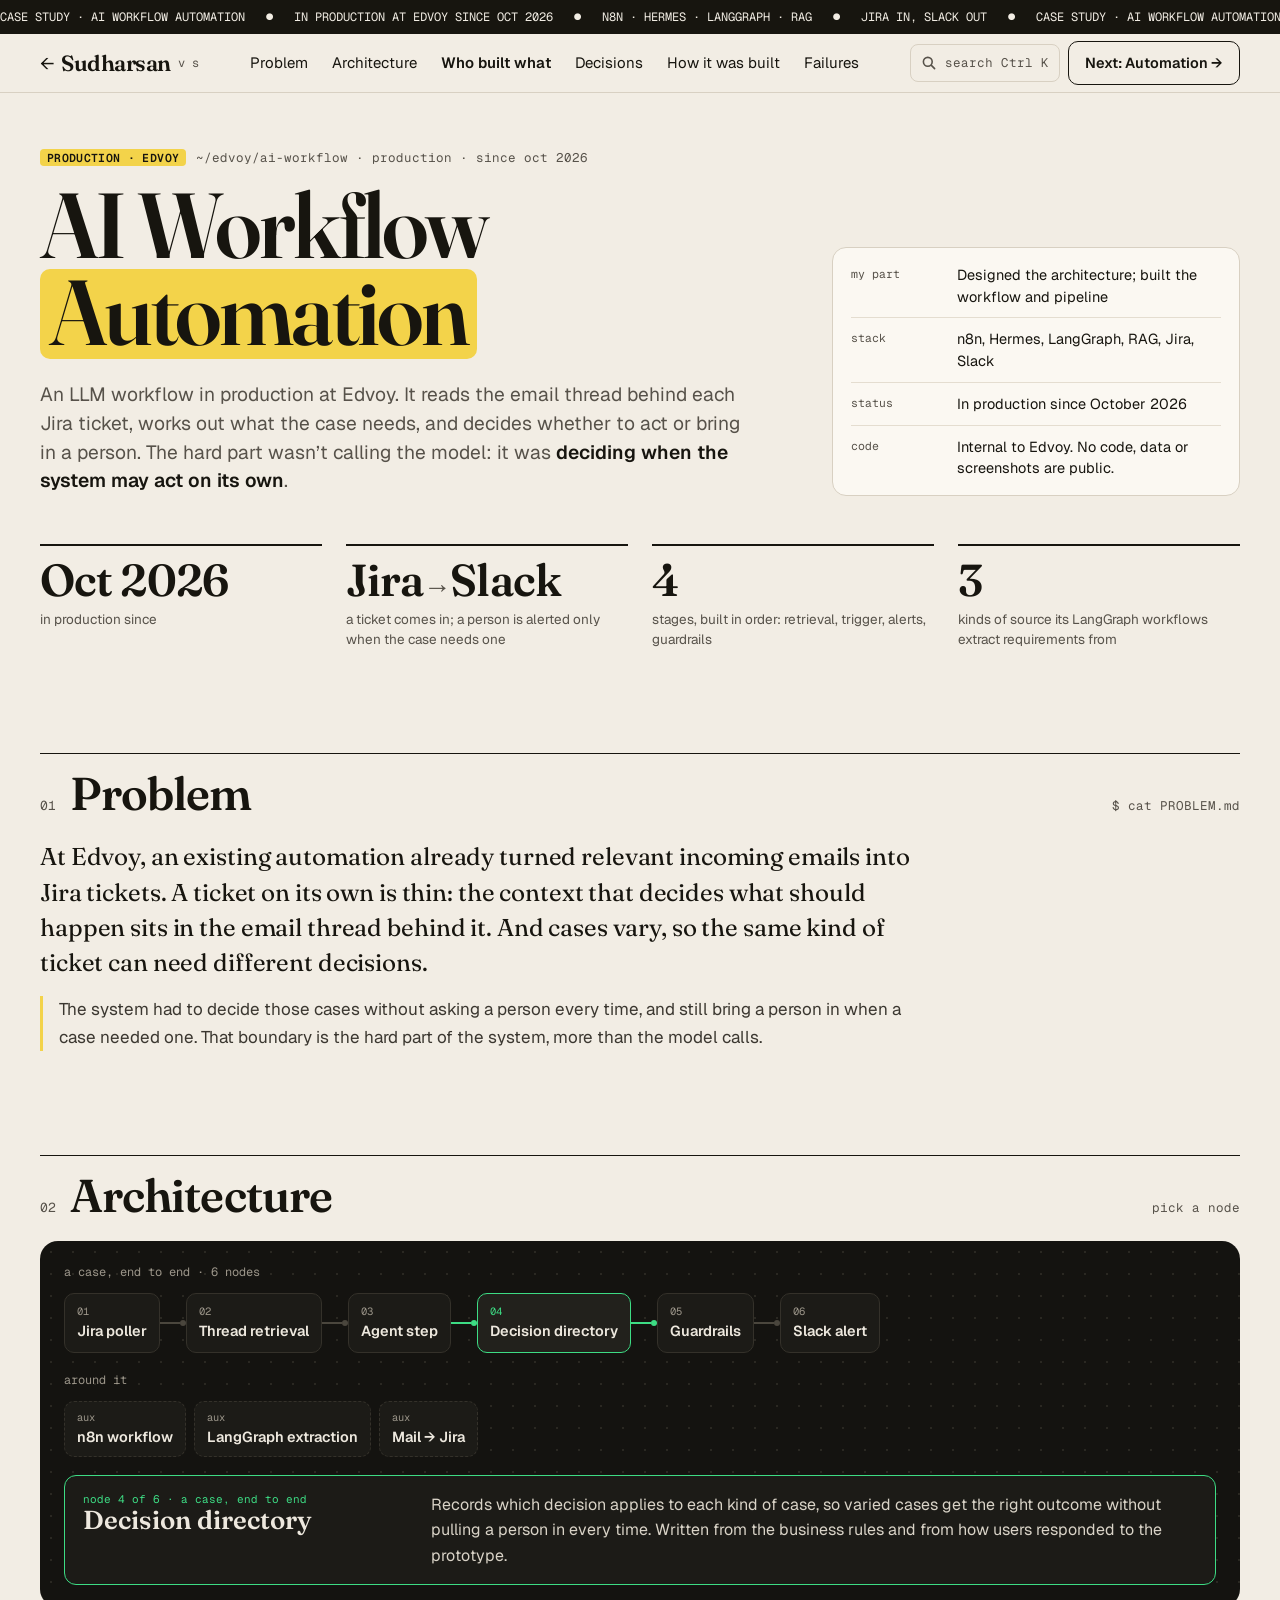
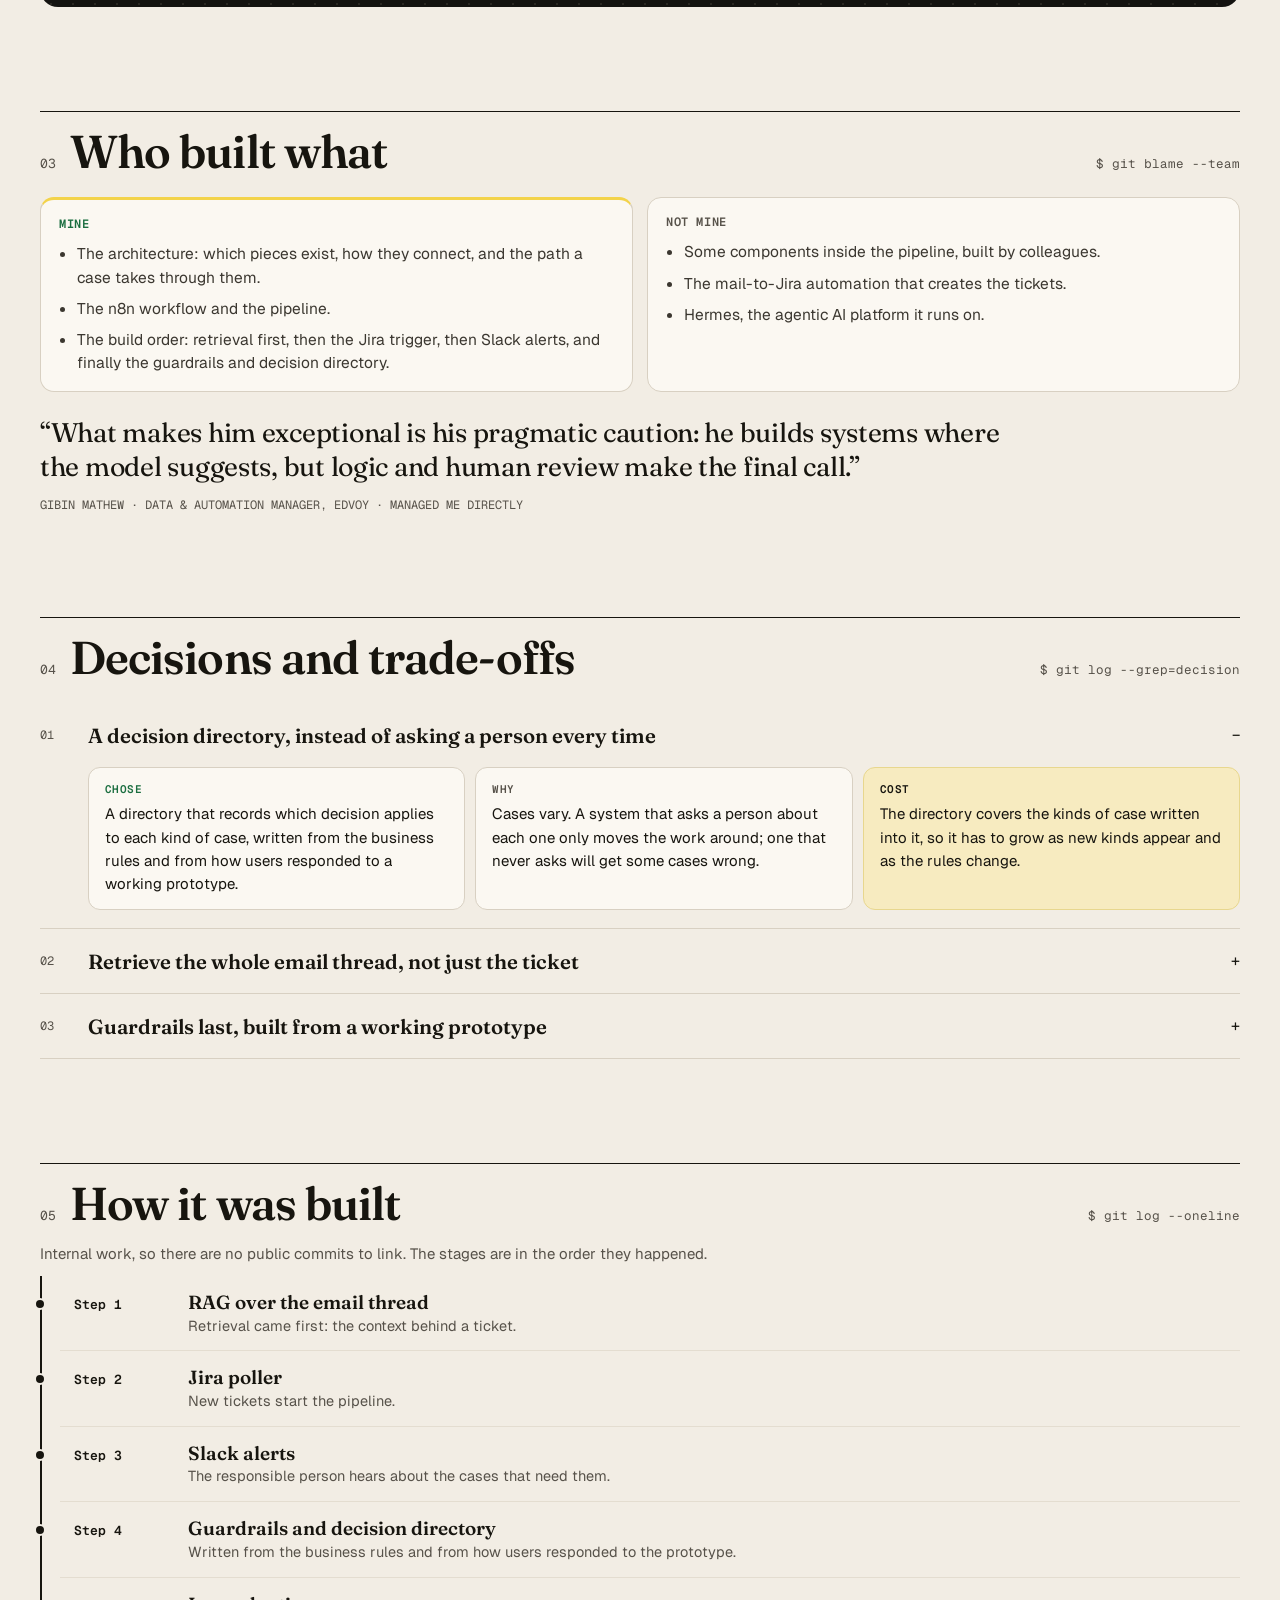
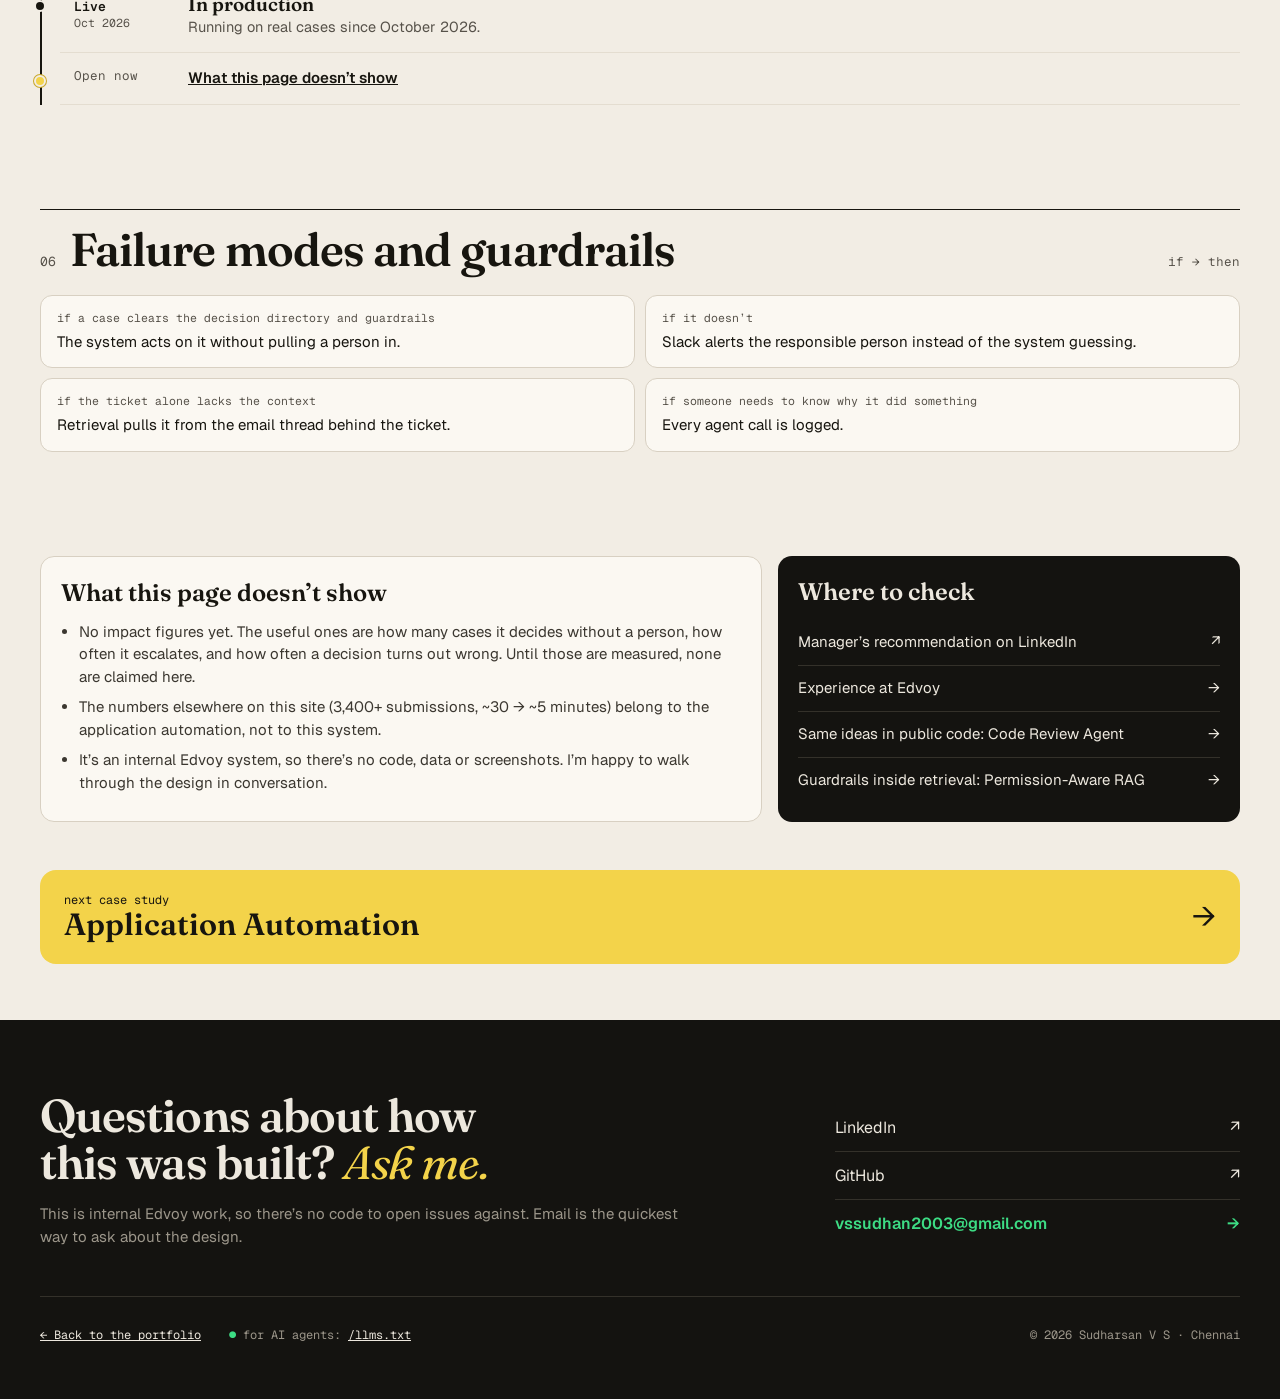
==== ai-workflow.html @ ce81866b "Showcase the production work at Edvoy A new "In production at Edvoy" section sits right after the pi" ====
<!doctype html>
<html lang="en">
<head>
<meta charset="utf-8">
<meta name="viewport" content="width=device-width, initial-scale=1, viewport-fit=cover">
<title>AI Workflow Automation · Sudharsan V S</title>
<meta name="description" content="An LLM workflow in production at Edvoy since October 2026: RAG over email threads, a decision directory and guardrails that decide when it acts and when a person is alerted. n8n, Hermes and LangGraph.">
<meta property="og:title" content="AI Workflow Automation · Sudharsan V S">
<meta property="og:description" content="An LLM workflow in production at Edvoy since October 2026: RAG over email threads, a decision directory and guardrails that decide when it acts and when a person is alerted. n8n, Hermes and LangGraph.">
<meta property="og:type" content="article">
<meta property="og:url" content="https://sudharsan2816.github.io/ai-workflow.html">
<meta property="og:image" content="https://sudharsan2816.github.io/og/ai-workflow.png">
<meta property="og:image:width" content="1200">
<meta property="og:image:height" content="630">
<meta property="og:image:alt" content="AI Workflow Automation case study">
<meta name="twitter:card" content="summary_large_image">
<meta name="theme-color" content="#F2EDE4">
<link rel="canonical" href="https://sudharsan2816.github.io/ai-workflow.html">
<link rel="preconnect" href="https://fonts.googleapis.com">
<link rel="preconnect" href="https://fonts.gstatic.com" crossorigin>
<link rel="stylesheet" href="https://fonts.googleapis.com/css2?family=Fraunces:ital,opsz,wght@0,9..144,300..800;1,9..144,300..800&family=Geist:wght@400..700&family=Geist+Mono:wght@400..600&display=swap">
<link rel="stylesheet" href="pw.css">
<link rel="stylesheet" href="cmdk.css">
<script>document.documentElement.classList.add('js');</script>
</head>
<body id="top">
<a class="skip" href="#main">Skip to content</a>

<div class="ticker" aria-hidden="true">
  <div class="ticker-track" aria-hidden="true"><span>CASE STUDY · AI WORKFLOW AUTOMATION   ●   IN PRODUCTION AT EDVOY SINCE OCT 2026   ●   N8N · HERMES · LANGGRAPH · RAG   ●   JIRA IN, SLACK OUT   ●   </span><span>CASE STUDY · AI WORKFLOW AUTOMATION   ●   IN PRODUCTION AT EDVOY SINCE OCT 2026   ●   N8N · HERMES · LANGGRAPH · RAG   ●   JIRA IN, SLACK OUT   ●   </span><span>CASE STUDY · AI WORKFLOW AUTOMATION   ●   IN PRODUCTION AT EDVOY SINCE OCT 2026   ●   N8N · HERMES · LANGGRAPH · RAG   ●   JIRA IN, SLACK OUT   ●   </span><span>CASE STUDY · AI WORKFLOW AUTOMATION   ●   IN PRODUCTION AT EDVOY SINCE OCT 2026   ●   N8N · HERMES · LANGGRAPH · RAG   ●   JIRA IN, SLACK OUT   ●   </span></div>
</div>

<header class="top">
  <div class="wrap">
    <a class="brand" href="./"><span class="back" aria-hidden="true">←</span><b>Sudharsan</b><small>v s</small><span class="sr-only">, back to the portfolio</span></a>
    <nav class="nav case-nav only-wide" aria-label="On this page">
      <a href="#problem">Problem</a><a href="#architecture">Architecture</a><a class="strong" href="#own">Who built what</a><a href="#decisions">Decisions</a><a href="#roadmap">How it was built</a><a href="#failures">Failures</a>
    </nav>
    <div class="acts">
      <button class="search" type="button" data-cmdk-open aria-label="Search the site"><svg viewBox="0 0 20 20" aria-hidden="true"><circle cx="8.5" cy="8.5" r="5.5"/><path d="M13 13l4 4"/></svg><span class="search-l">search</span><kbd>Ctrl K</kbd></button>
      <a class="pill-btn o only-wide" href="app-automation.html">Next: Automation →</a>
    </div>
  </div>
</header>

<main id="main" class="wrap">

<section class="c-hero" aria-labelledby="h1">
  <div class="c-hero-main">
    <p class="c-kick"><span class="prod-tag">PRODUCTION · EDVOY</span>~/edvoy/ai-workflow · production · since oct 2026</p>
    <h1 id="h1">AI Workflow <span class="mk">Automation</span></h1>
    <p class="c-lede">An LLM workflow in production at Edvoy. It reads the email thread behind each Jira ticket, works out what the case needs, and decides whether to act or bring in a person. The hard part wasn’t calling the model: it was <em>deciding when the system may act on its own</em>.</p>
  </div>
  <dl class="spec">
    <div><dt>my part</dt><dd>Designed the architecture; built the workflow and pipeline</dd></div>
    <div><dt>stack</dt><dd>n8n, Hermes, LangGraph, RAG, Jira, Slack</dd></div>
    <div><dt>status</dt><dd>In production since October 2026</dd></div>
    <div><dt>code</dt><dd>Internal to Edvoy. No code, data or screenshots are public.</dd></div>
  </dl>
</section>

<div class="facts" role="list" aria-label="Headline numbers">
  <div class="fact" role="listitem"><p class="n">Oct 2026</p><p>in production since</p></div>
  <div class="fact" role="listitem"><p class="n">Jira<span class="r">→</span>Slack</p><p>a ticket comes in; a person is alerted only when the case needs one</p></div>
  <div class="fact" role="listitem"><p class="n">4</p><p>stages, built in order: retrieval, trigger, alerts, guardrails</p></div>
  <div class="fact" role="listitem"><p class="n">3</p><p>kinds of source its LangGraph workflows extract requirements from</p></div>
</div>

<section id="problem" class="sec" aria-labelledby="h-problem">
  <div class="sh"><span class="sh-n">01</span><h2 id="h-problem">Problem</h2><span class="sh-cmd">$ cat PROBLEM.md</span></div>
  <div class="prob">
    <p>At Edvoy, an existing automation already turned relevant incoming emails into Jira tickets. A ticket on its own is thin: the context that decides what should happen sits in the email thread behind it. And cases vary, so the same kind of ticket can need different decisions.</p>
    <p>The system had to decide those cases without asking a person every time, and still bring a person in when a case needed one. That boundary is the hard part of the system, more than the model calls.</p>
  </div>
</section>

<section id="architecture" class="sec" aria-labelledby="h-arch">
  <div class="sh"><span class="sh-n">02</span><h2 id="h-arch">Architecture</h2><span class="sh-cmd">pick a node</span></div>
  <div class="board arch" data-arch data-start="3">
    <p class="k">a case, end to end · 6 nodes</p>
    <div class="arch-path js-only" role="group" aria-label="A case, end to end"><button class="anode" type="button" aria-pressed="false"><span>01</span><b>Jira poller</b></button><span class="awire" aria-hidden="true"></span><button class="anode" type="button" aria-pressed="false"><span>02</span><b>Thread retrieval</b></button><span class="awire" aria-hidden="true"></span><button class="anode" type="button" aria-pressed="false"><span>03</span><b>Agent step</b></button><span class="awire" aria-hidden="true"></span><button class="anode" type="button" aria-pressed="false"><span>04</span><b>Decision directory</b></button><span class="awire" aria-hidden="true"></span><button class="anode" type="button" aria-pressed="false"><span>05</span><b>Guardrails</b></button><span class="awire" aria-hidden="true"></span><button class="anode" type="button" aria-pressed="false"><span>06</span><b>Slack alert</b></button></div>
    <p class="k side js-only">around it</p>
    <div class="arch-side js-only" role="group" aria-label="Supporting parts"><button class="anode" type="button" aria-pressed="false"><span>aux</span><b>n8n workflow</b></button><button class="anode" type="button" aria-pressed="false"><span>aux</span><b>LangGraph extraction</b></button><button class="anode" type="button" aria-pressed="false"><span>aux</span><b>Mail → Jira</b></button></div>
    <div class="arch-d js-only" aria-live="polite"><p class="a"></p><p class="b"></p></div>
    <dl class="arch-all no-js">
      <div data-step="node 1 of 6 · a case, end to end"><dt>Jira poller</dt><dd>Picks up new tickets and starts the pipeline. The tickets come from an existing mail-to-Jira automation that I didn’t build.</dd></div>
      <div data-step="node 2 of 6 · a case, end to end"><dt>Thread retrieval</dt><dd>RAG over the email thread behind the ticket, so a decision rests on the whole conversation, not just the latest message.</dd></div>
      <div data-step="node 3 of 6 · a case, end to end"><dt>Agent step</dt><dd>Runs on Hermes, an agentic AI platform. The model works out what the case needs and suggests what should happen; it doesn’t get the final say.</dd></div>
      <div data-step="node 4 of 6 · a case, end to end"><dt>Decision directory</dt><dd>Records which decision applies to each kind of case, so varied cases get the right outcome without pulling a person in every time. Written from the business rules and from how users responded to the prototype.</dd></div>
      <div data-step="node 5 of 6 · a case, end to end"><dt>Guardrails</dt><dd>Together with the decision directory, they decide the outcome: the system acts, or the case goes to a person.</dd></div>
      <div data-step="node 6 of 6 · a case, end to end"><dt>Slack alert</dt><dd>Alerts the person responsible, so people are pulled in only when a case needs them.</dd></div>
      <div data-step="supporting part"><dt>n8n workflow</dt><dd>Orchestrates the steps above. The workflow and its pipeline are mine.</dd></div>
      <div data-step="supporting part"><dt>LangGraph extraction</dt><dd>LangGraph workflows in the same system extract requirements from university emails, documents and web pages.</dd></div>
      <div data-step="supporting part"><dt>Mail → Jira</dt><dd>The automation that creates tickets from incoming mail. It was already in place, and isn’t mine.</dd></div>
    </dl>
  </div>
</section>

<section id="own" class="sec" aria-labelledby="h-own">
  <div class="sh"><span class="sh-n">03</span><h2 id="h-own">Who built what</h2><span class="sh-cmd">$ git blame --team</span></div>
  <div class="own">
    <div class="own-c mine"><h3>Mine</h3><ul><li>The architecture: which pieces exist, how they connect, and the path a case takes through them.</li><li>The n8n workflow and the pipeline.</li><li>The build order: retrieval first, then the Jira trigger, then Slack alerts, and finally the guardrails and decision directory.</li></ul></div>
    <div class="own-c"><h3>Not mine</h3><ul><li>Some components inside the pipeline, built by colleagues.</li><li>The mail-to-Jira automation that creates the tickets.</li><li>Hermes, the agentic AI platform it runs on.</li></ul></div>
    <figure class="own-q"><blockquote>“What makes him exceptional is his pragmatic caution: he builds systems where the model suggests, but logic and human review make the final call.”</blockquote><figcaption>GIBIN MATHEW · DATA &amp; AUTOMATION MANAGER, EDVOY · MANAGED ME DIRECTLY</figcaption></figure>
  </div>
</section>

<section id="decisions" class="sec" aria-labelledby="h-dec">
  <div class="sh"><span class="sh-n">04</span><h2 id="h-dec">Decisions and trade-offs</h2><span class="sh-cmd">$ git log --grep=decision</span></div>
  <details class="dec" name="dec" open>
    <summary><span class="dec-n">01</span><h3 class="dec-t">A decision directory, instead of asking a person every time</h3><span class="sign" aria-hidden="true"></span></summary>
    <div class="dec-g"><div><span class="lbl chose">Chose</span>A directory that records which decision applies to each kind of case, written from the business rules and from how users responded to a working prototype.</div><div><span class="lbl">Why</span>Cases vary. A system that asks a person about each one only moves the work around; one that never asks will get some cases wrong.</div><div class="trade"><span class="lbl">Cost</span>The directory covers the kinds of case written into it, so it has to grow as new kinds appear and as the rules change.</div></div>
  </details>
  <details class="dec" name="dec">
    <summary><span class="dec-n">02</span><h3 class="dec-t">Retrieve the whole email thread, not just the ticket</h3><span class="sign" aria-hidden="true"></span></summary>
    <div class="dec-g"><div><span class="lbl chose">Chose</span>RAG over the email thread behind each ticket before anything is decided.</div><div><span class="lbl">Why</span>The ticket is created from a single email; the context that decides the case can sit earlier in the thread.</div><div class="trade"><span class="lbl">Cost</span>Every case pays for a retrieval step before a decision.</div></div>
  </details>
  <details class="dec" name="dec">
    <summary><span class="dec-n">03</span><h3 class="dec-t">Guardrails last, built from a working prototype</h3><span class="sign" aria-hidden="true"></span></summary>
    <div class="dec-g"><div><span class="lbl chose">Chose</span>Retrieval, then the Jira trigger, then Slack alerts, then the guardrails and decision directory.</div><div><span class="lbl">Why</span>The guardrails were written from how users responded to the prototype, so the prototype had to exist first.</div><div class="trade"><span class="lbl">Cost</span>The system went live only once that last step was in.</div></div>
  </details>
</section>

<section id="roadmap" class="sec" aria-labelledby="h-road">
  <div class="sh"><span class="sh-n">05</span><h2 id="h-road">How it was built</h2><span class="sh-cmd">$ git log --oneline</span></div>
  <p class="road-intro">Internal work, so there are no public commits to link. The stages are in the order they happened.</p>
  <ol class="road">
    <li><div class="road-row"><span class="wrap-s"><span class="when"><b>Step 1</b></span><span class="st"><b>RAG over the email thread</b><span>Retrieval came first: the context behind a ticket.</span></span></span></div></li>
    <li><div class="road-row"><span class="wrap-s"><span class="when"><b>Step 2</b></span><span class="st"><b>Jira poller</b><span>New tickets start the pipeline.</span></span></span></div></li>
    <li><div class="road-row"><span class="wrap-s"><span class="when"><b>Step 3</b></span><span class="st"><b>Slack alerts</b><span>The responsible person hears about the cases that need them.</span></span></span></div></li>
    <li><div class="road-row"><span class="wrap-s"><span class="when"><b>Step 4</b></span><span class="st"><b>Guardrails and decision directory</b><span>Written from the business rules and from how users responded to the prototype.</span></span></span></div></li>
    <li><div class="road-row"><span class="wrap-s"><time datetime="2026-10"><b>Live</b><small>Oct 2026</small></time><span class="st"><b>In production</b><span>Running on real cases since October 2026.</span></span></span></div></li>
    <li><div class="now-row"><b>Open now</b><a href="#next">What this page doesn’t show</a></div></li>
  </ol>
</section>

<section id="failures" class="sec" aria-labelledby="h-fail">
  <div class="sh"><span class="sh-n">06</span><h2 id="h-fail">Failure modes and guardrails</h2><span class="sh-cmd">if → then</span></div>
  <div class="fms">
    <div class="fm"><p class="fm-if">if a case clears the decision directory and guardrails</p><p class="fm-then">The system acts on it without pulling a person in.</p></div>
    <div class="fm"><p class="fm-if">if it doesn’t</p><p class="fm-then">Slack alerts the responsible person instead of the system guessing.</p></div>
    <div class="fm"><p class="fm-if">if the ticket alone lacks the context</p><p class="fm-then">Retrieval pulls it from the email thread behind the ticket.</p></div>
    <div class="fm"><p class="fm-if">if someone needs to know why it did something</p><p class="fm-then">Every agent call is logged.</p></div>
  </div>
</section>

<section id="next" class="lim" aria-labelledby="h-next">
  <div class="card lim-l">
    <h2 id="h-next">What this page doesn’t show</h2>
    <ul>
      <li>No impact figures yet. The useful ones are how many cases it decides without a person, how often it escalates, and how often a decision turns out wrong. Until those are measured, none are claimed here.</li>
      <li>The numbers elsewhere on this site (3,400+ submissions, ~30 → ~5 minutes) belong to the application automation, not to this system.</li>
      <li>It’s an internal Edvoy system, so there’s no code, data or screenshots. I’m happy to walk through the design in conversation.</li>
    </ul>
  </div>
  <div id="links" class="evid dark">
    <h2>Where to check</h2>
    <a href="https://www.linkedin.com/in/sudharsan-v-s-a851a3242/details/recommendations/" target="_blank" rel="noopener">Manager’s recommendation on LinkedIn <span aria-hidden="true">↗</span></a>
    <a href="./#experience">Experience at Edvoy <span aria-hidden="true">→</span></a>
    <a href="review.html">Same ideas in public code: Code Review Agent <span aria-hidden="true">→</span></a>
    <a href="rbac.html">Guardrails inside retrieval: Permission-Aware RAG <span aria-hidden="true">→</span></a>
  </div>
</section>

<a class="next-case" href="app-automation.html"><span><span>next case study</span><b>Application Automation</b></span><span aria-hidden="true">→</span></a>

</main>

<footer id="contact" class="foot" aria-labelledby="h-contact">
  <div class="wrap">
    <div class="foot-top">
      <div class="foot-l">
        <h2 id="h-contact">Questions about how this was built? <em>Ask me.</em></h2>
        <p class="foot-p">This is internal Edvoy work, so there’s no code to open issues against. Email is the quickest way to ask about the design.</p>
      </div>
      <div class="foot-links">
        <a href="https://www.linkedin.com/in/sudharsan-v-s-a851a3242" target="_blank" rel="noopener">LinkedIn <span aria-hidden="true">↗</span></a>
        <a href="https://github.com/Sudharsan2816" target="_blank" rel="noopener">GitHub <span aria-hidden="true">↗</span></a>
        <a class="mail" href="mailto:vssudhan2003@gmail.com?subject=About%20AI%20Workflow%20Automation">vssudhan2003@gmail.com <span aria-hidden="true">→</span></a>
      </div>
    </div>
    <p class="foot-bot">
      <a href="./">← Back to the portfolio</a>
      <span><span class="sq-g" aria-hidden="true">●</span> for AI agents: <a href="llms.txt">/llms.txt</a></span>
      <span class="r">© 2026 Sudharsan V S · Chennai</span>
    </p>
  </div>
</footer>

<nav class="dock" aria-label="Case study shortcuts">
  <a class="row" href="./">← Home</a>
  <a class="row" href="#own"><span class="g" aria-hidden="true">●</span>Who built what</a>
  <a class="row y" href="app-automation.html">Next →</a>
</nav>

<script src="pw.js" defer></script>
<script src="cmdk.js" defer></script>
</body>
</html>
---- pw.css ----
/* Paper & Wires: one stylesheet for the homepage and the three case studies.
   Paper and ink for reading, a dark "board" where things are wired together, yellow marker for the one thing to notice.
   Wide layout from 1000px; below that the phone layout (stacked, swipe rows, bottom dock). */

:root {
  --paper: #F2EDE4; --card: #FBF8F2; --ink: #17150F; --graphite: #57524A; --body-ink: #3B3730;
  --rule: #D8D0C2; --rule-soft: #E4DDD0;
  --marker: #F3D34A; --marker-soft: #F7EBC0; --marker-line: #E8D78E; --amber: #8A5A00;
  --board: #141310; --node: #1C1B17; --node-hi: #22211C; --node-bd: #34312A; --wire: #4A463D;
  --signal: #3DDC84; --signal-deep: #1B6E40; --board-text: #EDE8DE; --board-soft: #D9D3C7; --board-muted: #9C968A;
  --serif: "Fraunces", Georgia, "Times New Roman", serif;
  --sans: "Geist", system-ui, -apple-system, "Segoe UI", sans-serif;
  --mono: "Geist Mono", ui-monospace, "SFMono-Regular", Menlo, Consolas, monospace;
  --max: 1320px; --gutter: 40px; --gap: 104px;
  --ease: cubic-bezier(.2, .7, .2, 1);
  color-scheme: light;
}
@media (max-width: 999px) { :root { --gutter: 24px; --gap: 72px; } }
@media (max-width: 639px) { :root { --gutter: 16px; --gap: 56px; } }

*, *::before, *::after { box-sizing: border-box; }
html { -webkit-text-size-adjust: 100%; text-size-adjust: 100%; }
@media (prefers-reduced-motion: no-preference) { html { scroll-behavior: smooth; } }
body {
  margin: 0; background: var(--paper); color: var(--ink);
  font-family: var(--sans); font-size: 16px; line-height: 1.5;
  -webkit-font-smoothing: antialiased; overflow-x: clip;
  font-feature-settings: "calt" 0, "liga" 0;
}
::selection { background: var(--marker); color: var(--ink); }
[hidden] { display: none !important; }
h1, h2, h3, .hero-sub, .rows-t, .notes .t, .lead-q blockquote { text-wrap: balance; }
a { color: inherit; }
img, svg { display: block; }
button { font: inherit; color: inherit; }
:focus-visible { outline: 2px solid var(--ink); outline-offset: 3px; border-radius: 4px; }
.board :focus-visible, .dark :focus-visible, .ticker :focus-visible { outline-color: var(--signal); }
.sr-only { position: absolute; width: 1px; height: 1px; padding: 0; margin: -1px; overflow: hidden; clip: rect(0 0 0 0); white-space: nowrap; border: 0; }
.skip { position: absolute; left: 16px; top: -80px; z-index: 60; background: var(--ink); color: var(--paper); padding: 10px 14px; border-radius: 8px; text-decoration: none; font-weight: 600; }
.skip:focus { top: 12px; }
.mono { font-family: var(--mono); }
mark, .mk { background: var(--marker); color: inherit; padding: 0 .08em; border-radius: 3px; }
code { font-family: var(--mono); font-size: .9em; background: var(--rule-soft); padding: 1px 5px; border-radius: 4px; }
.dark code, .board code { background: var(--node-bd); color: var(--board-text); }
.wrap { max-width: var(--max); margin: 0 auto; padding: 0 var(--gutter); }
html:not(.js) .js-only { display: none !important; }
.js .no-js { display: none !important; }

/* ---------- ticker ---------- */
.ticker { background: var(--ink); color: var(--paper); height: 34px; overflow: hidden; font: 12px/34px var(--mono); white-space: nowrap; }
.ticker-track { display: inline-flex; animation: tick 46s linear infinite; }
.ticker-track span { white-space: pre; }
@keyframes tick { to { transform: translateX(-50%); } }
@media (max-width: 639px) { .ticker { height: 28px; font-size: 11px; line-height: 28px; } }
@media (prefers-reduced-motion: reduce) { .ticker-track { animation: none; } }

/* ---------- top bar ---------- */
.top { position: sticky; top: 0; z-index: 30; background: var(--paper); border-bottom: 1px solid var(--rule); }
.top .wrap { display: flex; align-items: center; justify-content: space-between; gap: 8px 20px; min-height: 58px; }
.brand { display: inline-flex; align-items: center; gap: 7px; min-height: 48px; color: var(--ink); text-decoration: none; }
.brand b { font-family: var(--serif); font-weight: 600; font-size: 22px; letter-spacing: -.02em; }
.brand small { font-family: var(--mono); font-size: 12px; color: var(--graphite); }
.brand .back { font-size: 18px; }
.nav { display: flex; gap: 2px; font-size: 15px; }
.nav a { display: inline-flex; align-items: center; min-height: 44px; padding: 0 11px; color: var(--ink); text-decoration: none; border-radius: 8px; }
.nav a:hover { background: var(--rule-soft); }
.nav a.strong { font-weight: 600; }
.acts { display: flex; align-items: center; gap: 8px; }
.search { display: inline-flex; align-items: center; gap: 8px; min-height: 38px; padding: 0 10px; border: 1px solid var(--rule); border-radius: 8px; background: transparent; color: var(--graphite); font-family: var(--mono); font-size: 12.5px; cursor: pointer; }
.search:hover { border-color: var(--ink); color: var(--ink); }
.search svg { width: 16px; height: 16px; fill: none; stroke: currentColor; stroke-width: 2; stroke-linecap: round; }
.search kbd { font: inherit; }
.pill-btn { display: inline-flex; align-items: center; justify-content: center; min-height: 44px; padding: 0 16px; border-radius: 10px; background: var(--ink); color: var(--paper); font-weight: 600; font-size: 14.5px; text-decoration: none; white-space: nowrap; }
.pill-btn.o { background: transparent; color: var(--ink); border: 1px solid var(--ink); }
@media (max-width: 999px) { .only-wide { display: none !important; } }
@media (max-width: 1239px) { .nav.case-nav { display: none !important; } }
@media (min-width: 1000px) { .only-narrow { display: none !important; } }
@media (max-width: 999px) {
  .search { width: 48px; height: 48px; justify-content: center; padding: 0; border: 0; color: var(--ink); }
  .search svg { width: 20px; height: 20px; }
  .search .search-l, .search kbd { display: none; }
  .top .wrap { min-height: 56px; padding-right: 8px; }
  .brand b { font-size: 21px; }
}

/* ---------- section heads ---------- */
.sec { padding-bottom: var(--gap); scroll-margin-top: 72px; }
.sh { display: flex; align-items: baseline; gap: 8px 14px; flex-wrap: wrap; border-top: 1px solid var(--ink); padding-top: 16px; margin-bottom: 22px; }
.sh-n { font-family: var(--mono); font-size: 13px; color: var(--graphite); }
.sh h2 { margin: 0; font-family: var(--serif); font-weight: 600; font-size: clamp(30px, 3.6vw, 52px); line-height: 1.02; letter-spacing: -.02em; }
.sh-cmd { margin-left: auto; font-family: var(--mono); font-size: 12.5px; color: var(--graphite); }
.intro { margin: -6px 0 20px; max-width: 720px; font-size: 17px; color: var(--graphite); }
@media (max-width: 639px) {
  .sh { padding-top: 12px; margin-bottom: 14px; }
  .sh-cmd { display: none; }
  .intro { font-size: 15px; margin-bottom: 14px; }
}

/* ---------- buttons ---------- */
.btn { display: inline-flex; align-items: center; justify-content: center; gap: 8px; min-height: 48px; padding: 0 22px; border-radius: 10px; background: var(--ink); color: var(--paper); border: 1px solid var(--ink); font-weight: 600; font-size: 15px; text-decoration: none; cursor: pointer; }
.btn.o { background: transparent; color: var(--ink); }
.btn:hover { box-shadow: 0 6px 18px -10px rgba(23, 21, 15, .6); }
.chip { flex: none; display: inline-flex; align-items: center; min-height: 40px; padding: 0 13px; border-radius: 10px; border: 1px solid var(--rule); background: transparent; color: var(--ink); font-size: 14px; font-weight: 600; cursor: pointer; white-space: nowrap; }
.chip.mono { font-family: var(--mono); font-size: 12.5px; font-weight: 500; }
.chip[aria-pressed="true"] { background: var(--ink); border-color: var(--ink); color: var(--paper); }
.chip:hover:not([aria-pressed="true"]) { border-color: var(--ink); }
.swipe { display: flex; gap: 6px; overflow-x: auto; scrollbar-width: none; -webkit-overflow-scrolling: touch; }
.swipe::-webkit-scrollbar { display: none; }

/* ---------- homepage hero ---------- */
.hero { display: flex; flex-wrap: wrap; gap: 48px 64px; align-items: flex-start; padding: 64px 0 96px; }
.hero-main { flex: 1.7 1 560px; min-width: 0; }
.prompt { margin: 0; font-family: var(--mono); font-size: 13px; color: var(--graphite); }
.cursor { display: inline-block; width: 9px; height: 15px; margin-left: 4px; vertical-align: -2px; background: var(--ink); animation: blink 1.1s steps(1) infinite; }
@keyframes blink { 50% { opacity: 0; } }
@media (prefers-reduced-motion: reduce) { .cursor { animation: none; } }
.hero h1 { margin: 18px 0 0; font-family: var(--serif); font-weight: 600; font-size: clamp(64px, 12.2vw, 176px); line-height: .86; letter-spacing: -.035em; }
.hero h1 .mk { display: inline-block; margin-top: 10px; padding: 0 .1em .06em; border-radius: 10px; }
.hero-sub { margin: 30px 0 0; max-width: 720px; font-family: var(--serif); font-style: italic; font-weight: 400; font-size: clamp(25px, 2.9vw, 42px); line-height: 1.15; letter-spacing: -.01em; }
.hero-lede { margin: 18px 0 0; max-width: 600px; font-size: 18px; line-height: 1.55; color: var(--graphite); }
.ctas { display: flex; gap: 10px; flex-wrap: wrap; margin-top: 28px; }
.meta { margin: 40px 0 0; display: grid; grid-template-columns: repeat(auto-fit, minmax(150px, 1fr)); gap: 14px 24px; border-top: 1px solid var(--ink); padding-top: 14px; }
.meta dt { font-family: var(--mono); font-size: 11px; letter-spacing: .06em; color: var(--graphite); }
.meta dd { margin: 4px 0 0; font-size: 15px; }
.ok-dot { color: var(--signal-deep); }
.fig { flex: 1 1 320px; min-width: 0; max-width: 420px; margin: 40px 0 0; transform: rotate(1.6deg); background: var(--card); border: 1px solid var(--rule); border-radius: 6px; padding: 14px 14px 12px; box-shadow: 0 24px 50px -30px rgba(23, 21, 15, .45); }
.fig-h, .fig figcaption { display: flex; justify-content: space-between; align-items: center; gap: 10px; font-family: var(--mono); font-size: 11px; color: var(--graphite); }
.fig-h { margin-bottom: 10px; }
.fig-h b { border: 1px solid var(--ink); padding: 1px 6px; color: var(--ink); font-weight: 400; }
.fig-art { position: relative; background: var(--ink); border-radius: 3px; overflow: hidden; container-type: inline-size; }
.fig-art pre { margin: 0; width: 100%; font-family: var(--mono); font-size: calc(100cqw / 66); line-height: 1; letter-spacing: 0; color: var(--board-soft); white-space: pre; overflow: hidden; }
.fig-ph { position: absolute; inset: 0; width: 100%; height: 100%; object-fit: cover; opacity: 0; transition: opacity .45s var(--ease); }
.fig.photo .fig-ph { opacity: 1; }
@media (hover: hover) { .fig:hover .fig-ph { opacity: 1; } }
.fig-sw { font: 11px var(--mono); color: var(--ink); background: transparent; border: 1px solid var(--rule); border-radius: 4px; padding: 3px 8px; min-height: 28px; cursor: pointer; }
.fig-sw:hover, .fig-sw[aria-pressed="true"] { border-color: var(--ink); }
.fig figcaption { margin-top: 10px; font-size: 11.5px; }
@media (max-width: 999px) {
  .hero { padding: 40px 0 64px; gap: 32px; }
  .fig { margin: 0 auto; max-width: 360px; transform: rotate(1.2deg); }
}
@media (max-width: 639px) {
  .hero { padding: 30px 0 40px; }
  .hero h1 { margin-top: 14px; font-size: clamp(56px, 17vw, 80px); line-height: .9; }
  .hero h1 .mk { margin-top: 8px; padding: 0 10px 4px; border-radius: 8px; }
  .hero-sub { margin-top: 22px; font-size: 26px; line-height: 1.18; }
  .hero-lede { margin-top: 14px; font-size: 16px; }
  .ctas { flex-direction: column; gap: 8px; margin-top: 22px; }
  .ctas .btn { min-height: 52px; border-radius: 12px; }
  .meta { grid-template-columns: repeat(2, minmax(0, 1fr)); margin-top: 28px; gap: 14px 16px; }
  .meta dd { font-size: 14.5px; }
  .fig { max-width: 330px; padding: 12px 12px 10px; }
}

/* ---------- 03 in production at Edvoy ---------- */
.pband { padding: 18px 24px 22px; margin-bottom: 14px; }
.pband-k { margin: 0 0 14px; display: flex; flex-wrap: wrap; justify-content: space-between; gap: 4px 16px; font: 11.5px var(--mono); color: var(--board-muted); }
.pband-k b { color: var(--signal); font-weight: 400; margin-right: 4px; }
.pband-k a { color: var(--board-text); }
.pband dl { margin: 0; display: grid; grid-template-columns: repeat(4, minmax(0, 1fr)); gap: 16px 24px; }
.pband dl div { border-top: 1px solid var(--node-bd); padding-top: 10px; min-width: 0; }
.pband dt { font-family: var(--serif); font-weight: 600; font-size: clamp(30px, 3.4vw, 50px); line-height: 1; letter-spacing: -.02em; color: var(--paper); }
.pband dl div:first-child dt { color: var(--marker); }
.pband dt small { font-size: .55em; font-weight: 400; color: var(--board-soft); }
.pband dd { margin: 6px 0 0; font-size: 13.5px; line-height: 1.45; color: var(--board-soft); }
.pcs { list-style: none; margin: 0; padding: 0; display: grid; grid-template-columns: repeat(3, minmax(0, 1fr)); gap: 14px; }
.pc { position: relative; background: var(--card); border: 1px solid var(--rule); border-radius: 14px; padding: 18px 20px 10px; display: flex; flex-direction: column; gap: 10px; min-width: 0; transition: box-shadow .2s var(--ease); }
.pc:first-child { border-top: 3px solid var(--marker); }
.pc:hover { box-shadow: 0 18px 36px -28px rgba(23, 21, 15, .65); }
.pc-k { margin: 0; display: flex; justify-content: space-between; gap: 8px; font: 12px var(--mono); color: var(--graphite); }
.pc-k .live { color: var(--signal-deep); }
.pc h3 { margin: 0; font-family: var(--serif); font-weight: 600; font-size: 27px; line-height: 1.08; letter-spacing: -.01em; }
.pc-m { margin: 0; display: flex; align-items: baseline; gap: 12px; }
.pc-m b { flex: none; font-family: var(--serif); font-weight: 600; font-size: 40px; line-height: .95; background: var(--marker); padding: 2px 8px 4px; border-radius: 7px; white-space: nowrap; }
.pc-m span { font-size: 13.5px; line-height: 1.35; color: var(--graphite); }
.pc-l { margin: 0; font-size: 15px; line-height: 1.55; color: var(--body-ink); }
.pc-own { margin: 0; display: grid; gap: 6px; border-top: 1px solid var(--rule-soft); padding-top: 10px; }
.pc-own div { display: grid; grid-template-columns: 46px minmax(0, 1fr); gap: 10px; }
.pc-own dt { font: 11.5px var(--mono); color: var(--graphite); padding-top: 2px; }
.pc-own dd { margin: 0; font-size: 14px; line-height: 1.45; }
.pc-a { margin: auto 0 0; border-top: 1px solid var(--rule-soft); padding-top: 2px; font-size: 14.5px; font-weight: 600; }
.pc-a a { display: inline-flex; align-items: center; min-height: 42px; color: var(--ink); }
.pc-a a::after { content: ""; position: absolute; inset: 0; border-radius: 14px; }
@media (max-width: 999px) { .pcs { grid-template-columns: minmax(0, 1fr); } .pband dl { grid-template-columns: repeat(2, minmax(0, 1fr)); } }
@media (max-width: 639px) { .pband { padding: 14px 14px 16px; } .pc h3 { font-size: 24px; } .pc-m b { font-size: 34px; } }

/* ---------- 01 what I build ---------- */
.cps { list-style: none; margin: 0; padding: 0; display: grid; grid-template-columns: repeat(3, minmax(0, 1fr)); gap: 14px; }
.cp { background: var(--card); border: 1px solid var(--rule); border-radius: 14px; padding: 18px 20px 12px; display: flex; flex-direction: column; gap: 10px; min-width: 0; }
.cp:first-child { border-top: 3px solid var(--marker); }
.cp-k { margin: 0; display: flex; justify-content: space-between; font: 12px var(--mono); color: var(--graphite); }
.cp h3 { margin: 0; font-family: var(--serif); font-weight: 600; font-size: 25px; line-height: 1.1; letter-spacing: -.01em; }
.cp-chips { margin: 0; display: flex; flex-wrap: wrap; gap: 5px; }
.cp-chips span { font: 11.5px var(--mono); padding: 2px 7px; border-radius: 5px; background: var(--paper); border: 1px solid var(--rule); color: var(--ink); }
.cp-ev { margin: 0; font-size: 14.5px; line-height: 1.55; color: var(--body-ink); }
.cp-a { margin: auto 0 0; display: flex; flex-wrap: wrap; gap: 0 18px; border-top: 1px solid var(--rule-soft); padding-top: 4px; font-size: 14px; font-weight: 600; }
.cp-a a { display: inline-flex; align-items: center; min-height: 40px; color: var(--ink); }
.cp-tools { margin: 14px 0 0; font-size: 14.5px; color: var(--body-ink); }
.cp-tools span { font: 12px var(--mono); color: var(--graphite); margin-right: 10px; }
@media (max-width: 999px) { .cps { grid-template-columns: repeat(2, minmax(0, 1fr)); } }
@media (max-width: 639px) { .cps { grid-template-columns: minmax(0, 1fr); } .cp h3 { font-size: 22px; } }

/* ---------- 01 ask the portfolio ---------- */
.ask { display: flex; flex-wrap: wrap; gap: 16px; align-items: stretch; }
.term { flex: 2.2 1 520px; min-width: 0; background: var(--card); border: 1px solid var(--rule); border-radius: 14px; overflow: hidden; display: flex; flex-direction: column; }
.term-bar { display: flex; align-items: center; flex-wrap: wrap; gap: 4px 10px; padding: 10px 14px; border-bottom: 1px solid var(--rule); font-family: var(--mono); font-size: 12px; color: var(--graphite); }
.dots { display: inline-flex; gap: 5px; }
.dots i { width: 9px; height: 9px; border-radius: 50%; border: 1px solid var(--graphite); }
.term-ok { margin-left: auto; color: var(--signal-deep); }
.term-out { padding: 18px 20px; min-height: 236px; font-family: var(--mono); font-size: 14px; line-height: 1.75; }
.term-note { margin: 0 0 12px; font-family: var(--serif); font-style: italic; font-size: 16px; color: var(--graphite); }
.term-out p { margin: 0; }
.term-cmd .d { color: var(--graphite); }
.term-line { display: flex; gap: 0 14px; flex-wrap: wrap; }
.term-line .k { min-width: var(--kw, 120px); color: var(--graphite); }
.term-line .v { flex: 1 1 260px; font-family: var(--sans); font-size: 15px; }
.term-line a.v { color: var(--ink); text-decoration-color: var(--rule); text-underline-offset: 3px; }
.term-line a.v:hover { text-decoration-color: var(--ink); }
.term-err { color: var(--amber); }
.term-cmds { display: flex; flex-wrap: wrap; gap: 6px; padding: 0 20px 14px; }
.term-in { display: flex; align-items: center; gap: 10px; margin: auto 0 0; padding: 0 20px; min-height: 52px; border-top: 1px solid var(--rule); font-family: var(--mono); font-size: 14px; }
.term-in span { color: var(--graphite); }
.term-in input { flex: 1; min-width: 0; font: inherit; border: 0; background: transparent; color: var(--ink); outline: none; padding: 12px 0; }
.term-in:focus-within { box-shadow: inset 0 0 0 2px var(--ink); }
.trace { flex: 1 1 280px; min-width: 0; background: var(--card); border: 1px solid var(--rule); border-radius: 14px; padding: 16px 18px; font-family: var(--mono); font-size: 12.5px; display: flex; flex-direction: column; gap: 10px; }
.trace-h { margin: 0; color: var(--graphite); }
.trace dl { margin: 0; display: grid; grid-template-columns: 96px minmax(0, 1fr); gap: 4px 10px; line-height: 1.6; }
.trace dt { color: var(--graphite); }
.trace dd { margin: 0; overflow-wrap: anywhere; }
.trace .trace-foot { margin: auto 0 0; font-family: var(--sans); font-size: 13.5px; line-height: 1.5; color: var(--graphite); }
.trace-line { margin: 0; padding: 8px 14px; background: var(--paper); border-top: 1px solid var(--rule); font-family: var(--mono); font-size: 11px; color: var(--graphite); }
@media (max-width: 999px) {
  .trace { display: none; }
  .term-cmds { order: -1; flex-wrap: nowrap; overflow-x: auto; scrollbar-width: none; padding: 12px 14px 4px; }
  .term-cmds::-webkit-scrollbar { display: none; }
  .term-bar { order: -2; }
  .term-out { padding: 10px 14px 14px; min-height: 0; font-size: 13.5px; }
  .term-note { display: none; }
  .term-line { flex-direction: column; border-left: 2px solid var(--rule); padding-left: 10px; margin-top: 8px !important; line-height: 1.5; }
  .term-line .k { font-size: 11px; min-width: 0; }
  .term-line .v { flex: none; }
  .term-in { padding: 0 14px; }
  .term-in input { font-size: 16px; }
  .term-ok { margin-left: 0; flex-basis: 100%; }
}

/* ---------- board (shared dark surface) ---------- */
.board, .dark { background-color: var(--board); color: var(--board-text); }
.board { border-radius: 18px; background-image: radial-gradient(#2A2822 1px, transparent 1px); background-size: 22px 22px; }
.k { font-family: var(--mono); font-size: 12px; color: var(--board-muted); }
.tag { font-family: var(--mono); font-size: 11px; font-weight: 600; color: var(--board); background: var(--board-text); border-radius: 3px; padding: 0 5px; }
.tag.prod { background: var(--marker); }

/* ---------- 02 pipeline: wide board ---------- */
.wb { position: relative; display: grid; grid-template-columns: minmax(230px, 300px) minmax(56px, 146px) minmax(180px, 230px) minmax(56px, 140px) minmax(300px, 1fr); grid-template-rows: auto auto auto; padding: 18px 24px 0; }
.wb-k { grid-row: 1; margin: 0 0 26px; }
.wb-k.c1 { grid-column: 1 / 3; } .wb-k.c3 { grid-column: 3; } .wb-k.c5 { grid-column: 5; text-align: right; }
.wb-col { grid-row: 2; display: flex; flex-direction: column; gap: 16px; position: relative; z-index: 1; }
.wb-col.c1 { grid-column: 1; } .wb-col.c3 { grid-column: 3; } .wb-col.c5 { grid-column: 5; }
.wires { position: absolute; inset: 0; width: 100%; height: 100%; pointer-events: none; z-index: 0; overflow: visible; }
.wires path { fill: none; stroke-linecap: round; stroke: var(--wire); stroke-width: 1.5; }
.wires path.lit { stroke: var(--signal); stroke-width: 2.2; stroke-dasharray: 6 6; animation: flow 1.1s linear infinite; }
@keyframes flow { from { stroke-dashoffset: 24; } to { stroke-dashoffset: 0; } }
@media (prefers-reduced-motion: reduce) { .wires path.lit { animation: none; stroke-dasharray: none; } }
.node { position: relative; display: block; width: 100%; height: 88px; padding: 0; text-align: left; background: var(--node); border: 1px solid #2A2822; border-radius: 10px; color: var(--board-text); cursor: pointer; transition: border-color .2s, background .2s; }
.node:not(.on) .node-t { color: #B5AFA3; }
.node:not(.on) .node-h, .node:not(.on) .node-s { color: #938D82; }
.node:not(.on) .tag { background: #9C968A; }
.node:not(.on) .tag.prod { background: #B89A2E; }
.node.on { border-color: #6B665B; }
.node[aria-pressed="true"] { background: var(--node-hi); border-color: var(--signal); }
.node:hover { border-color: #8F887B; }
.node-h { display: flex; justify-content: space-between; align-items: center; gap: 8px; padding: 6px 10px; border-bottom: 1px solid var(--node-bd); font: 11px var(--mono); color: var(--board-muted); }
.node-t { display: block; padding: 8px 12px 0; font-size: 15px; font-weight: 600; white-space: nowrap; overflow: hidden; text-overflow: ellipsis; }
.node-s { display: block; padding: 1px 12px 0; font-size: 12.5px; color: var(--board-muted); white-space: nowrap; overflow: hidden; text-overflow: ellipsis; }
.port { position: absolute; top: 38px; width: 10px; height: 10px; border-radius: 50%; background: var(--wire); border: 1px solid var(--board); }
.port.r { right: -6px; } .port.l { left: -6px; }
.node.on .port, .node[aria-pressed="true"] .port { background: var(--signal); }
.readme { position: relative; height: 504px; background: var(--node); border: 1px solid var(--node-bd); border-radius: 12px; display: flex; flex-direction: column; }
.readme .port.l { top: 246px; background: var(--signal); }
.readme-h { margin: 0; display: flex; justify-content: space-between; gap: 10px; padding: 7px 12px; border-bottom: 1px solid var(--node-bd); font: 11px var(--mono); color: var(--board-muted); }
.readme-h b { color: var(--board); background: var(--board-text); border-radius: 3px; padding: 0 5px; font-weight: 600; }
.readme-b { padding: 16px 18px; display: flex; flex-direction: column; gap: 10px; overflow-y: auto; }
.readme-b p { margin: 0; }
.rd-kind { font: 11.5px var(--mono); letter-spacing: .04em; color: var(--board-muted); }
.rd-kind.prod { color: var(--marker); } .rd-kind.stage { color: var(--signal); }
.rd-title { margin: 0; font-family: var(--serif); font-weight: 600; font-size: 28px; line-height: 1.05; letter-spacing: -.01em; }
.rd-lede { font-size: 15px; line-height: 1.5; }
.rd-body { font-size: 13.5px; line-height: 1.55; color: var(--board-muted); }
.rd-metric { display: flex; flex-wrap: wrap; align-items: baseline; gap: 2px 10px; border-top: 1px solid var(--node-bd); padding-top: 10px; }
.rd-metric b { font-family: var(--serif); font-weight: 600; font-size: 34px; color: var(--marker); white-space: nowrap; }
.rd-metric span { font-size: 13px; color: var(--board-muted); }
.rd-stack { font: 11.5px var(--mono); color: var(--board-muted); }
.rd-links { display: flex; gap: 4px 16px; flex-wrap: wrap; font-size: 14px; font-weight: 600; }
.rd-links a { display: inline-flex; align-items: center; min-height: 36px; color: var(--board-text); }
.rd-links a:first-child { color: var(--signal); }
.rd-proof { border-top: 1px solid var(--node-bd); padding-top: 8px; }
.rd-proof span { display: block; font: 11px var(--mono); color: var(--board-muted); }
.rd-proof span.prod { color: var(--marker); }
.rd-proof p { margin-top: 3px; font-size: 13.5px; line-height: 1.5; }
.wb-foot { grid-row: 3; grid-column: 1 / -1; margin: 28px -24px 0; display: flex; align-items: center; flex-wrap: wrap; gap: 6px 18px; min-height: 44px; padding: 0 24px; border-top: 1px solid #2A2822; font: 11.5px var(--mono); color: var(--board-muted); }
.wb-foot .r { margin-left: auto; }
.sq-y { color: var(--marker); } .sq-w { color: var(--board-text); } .sq-g { color: var(--signal); }

/* ---------- 02 pipeline: the same board on phones and tablets ---------- */
@media (max-width: 999px) {
  .wb { grid-template-columns: minmax(0, 1fr) clamp(30px, 9vw, 90px) minmax(0, .92fr) 22px; padding: 14px 10px 0; border-radius: 16px; background-size: 18px 18px; }
  .wb-k { margin-bottom: 14px; font-size: 11px; }
  .wb-k.c1 { grid-column: 1 / -1; }
  .wb-k.c3, .wb-k.c5 { display: none; }
  .wb-col { gap: 10px; }
  .wb-col.c5 { grid-column: 1 / -1; grid-row: 3; margin-top: 30px; }
  .node { height: 76px; }
  .node-h { padding: 5px 8px; font-size: 10px; }
  .nh-code, .nh-pre { display: none; }
  .node-t { padding: 6px 9px 0; font-size: 13.5px; line-height: 1.25; white-space: normal; display: -webkit-box; -webkit-line-clamp: 2; -webkit-box-orient: vertical; }
  .wb-col.c1 .node-s { display: none; }
  .wb-col.c3 .node-s { padding: 1px 9px 0; font-size: 11.5px; }
  .port { top: calc(50% - 5px); }
  .readme { height: auto; }
  .readme .port.l { top: -6px; left: auto; right: 6px; }
  .readme-b { overflow: visible; padding: 14px 14px 16px; }
  .rd-title { font-size: 24px; }
  .rd-links a { min-height: 44px; }
  .wb-foot { grid-row: 4; margin: 18px -10px 0; padding: 8px 12px; gap: 4px 14px; font-size: 10.5px; }
  .wb-foot .r { margin-left: 0; }
}
.pipe-fallback { margin: 0; padding: 0; list-style: none; border-top: 1px solid var(--rule); }
.pipe-fallback li { padding: 12px 0; border-bottom: 1px solid var(--rule); }

/* skills table under the pipeline */
.skills { margin-top: 16px; background: var(--card); border: 1px solid var(--rule); border-radius: 14px; }
.skills summary { list-style: none; display: flex; align-items: center; flex-wrap: wrap; gap: 4px 16px; min-height: 56px; padding: 8px 18px; cursor: pointer; font-weight: 600; }
.skills summary::-webkit-details-marker { display: none; }
.skills .sk-n { font: 12px var(--mono); color: var(--graphite); }
.skills .sign { margin-left: auto; border-color: var(--rule); }
.skills[open] .sign::before { content: "−"; } .skills:not([open]) .sign::before { content: "+"; }
.skills .tw { padding: 0 18px 14px; }
.skills td a { color: var(--ink); }
.pill.prod { background: var(--marker-soft); color: var(--ink); }
.pill.build { background: var(--paper); color: var(--graphite); border: 1px solid var(--rule); }
.pill.tool { color: var(--graphite); }

/* ---------- 03 case studies ---------- */
.cs-ctl { margin-left: auto; display: inline-flex; gap: 8px; align-items: center; }
.cs-ctl .lbl { font: 12.5px var(--mono); color: var(--graphite); margin-right: 6px; }
.sq-btn { width: 44px; height: 44px; border-radius: 10px; border: 1px solid var(--ink); background: transparent; color: var(--ink); font-size: 18px; cursor: pointer; }
.sq-btn.f { background: var(--ink); color: var(--paper); }
.cases { position: relative; list-style: none; margin: 0; padding: 0; height: 470px; overflow: hidden; --spread: min(430px, calc(50% - 200px)); }
.case { position: absolute; top: 34px; left: calc(50% - 270px + var(--off, 0) * var(--spread)); width: 540px; height: 390px; background: var(--card); border: 1px solid var(--rule); border-radius: 16px; padding: 26px 28px; display: flex; flex-direction: column; gap: 12px; transform: perspective(1400px) rotateY(calc(var(--off, 0) * -24deg)) scale(var(--sc, 1)); opacity: var(--op, 1); z-index: var(--z, 3); box-shadow: 0 30px 60px -40px rgba(23, 21, 15, .5); }
.cases > .case:nth-child(2) { --off: 1; --sc: .82; --op: .55; --z: 2; }
.cases > .case:nth-child(3) { --off: -1; --sc: .82; --op: .55; --z: 2; }
@media (prefers-reduced-motion: no-preference) { .case { transition: transform .55s var(--ease), left .55s var(--ease), opacity .4s; } }
.case-k { margin: 0; display: flex; justify-content: space-between; font: 12px var(--mono); color: var(--graphite); }
.case h3 { margin: 0; font-family: var(--serif); font-weight: 600; font-size: 34px; line-height: 1.02; letter-spacing: -.02em; }
.case-m { margin: 4px 0 0; display: flex; align-items: baseline; gap: 14px; }
.case-m b { font-family: var(--serif); font-weight: 600; font-size: 64px; line-height: .9; background: var(--marker); padding: 2px 10px 4px; border-radius: 8px; }
.case-m span { font-size: 14px; color: var(--graphite); max-width: 220px; }
.case-l { margin: 0; font-size: 15.5px; color: var(--graphite); }
.case-a { margin: auto 0 0; display: flex; gap: 6px 18px; flex-wrap: wrap; font-weight: 600; font-size: 14.5px; }
.case-a a { display: inline-flex; align-items: center; min-height: 40px; }
.case-a a.g { color: var(--signal-deep); }
.case-a a.stretch::after { content: ""; position: absolute; inset: 0; border-radius: 16px; }
.case-a a.g { position: relative; z-index: 1; }
@media (max-width: 999px) {
  .cs-ctl .sq-btn { display: none; }
  .cases { height: auto; overflow-x: auto; display: flex; gap: 12px; scroll-snap-type: x mandatory; scroll-padding: 0 var(--gutter); margin: 0 calc(var(--gutter) * -1); padding: 4px var(--gutter) 10px; scrollbar-width: none; }
  .cases::-webkit-scrollbar { display: none; }
  .case, .cases > .case:nth-child(n) { position: relative; top: auto; left: auto; flex: 0 0 min(82%, 420px); height: auto; min-height: 330px; transform: none; opacity: 1; padding: 18px; gap: 10px; scroll-snap-align: start; box-shadow: none; }
  .case h3 { font-size: 25px; line-height: 1.05; }
  .case-m { flex-direction: column; align-items: flex-start; gap: 6px; }
  .case-m b { font-size: 46px; padding: 2px 8px 4px; border-radius: 6px; }
  .case-m span { font-size: 13.5px; max-width: none; }
  .case-l { font-size: 14.5px; color: var(--ink); }
  .case-a { border-top: 1px solid var(--rule); padding-top: 4px; }
}

/* ---------- 04 try rows ---------- */
.rows { list-style: none; margin: 0; padding: 0; border-top: 1px solid var(--rule); }
.rows a { display: flex; flex-wrap: wrap; align-items: baseline; gap: 6px 28px; padding: 20px 0; border-bottom: 1px solid var(--rule); color: var(--ink); text-decoration: none; }
.rows a:hover .rows-t { text-decoration: underline; text-decoration-thickness: 1px; text-underline-offset: 4px; }
.rows-p { flex: 0 0 250px; font: 13.5px var(--mono); color: var(--graphite); }
.rows-t { flex: 1 1 380px; font-family: var(--serif); font-size: 24px; font-weight: 500; }
.badge { font: 12px var(--mono); border: 1px solid var(--graphite); border-radius: 4px; padding: 2px 8px; white-space: nowrap; }
.badge.live { color: var(--paper); background: var(--signal-deep); border-color: var(--signal-deep); }
.rows .arr { font-size: 20px; }
@media (max-width: 999px) {
  .rows a { flex-wrap: nowrap; align-items: center; gap: 12px; padding: 14px 0; }
  .rows a > span:first-child { flex: 1; min-width: 0; }
  .rows-p { display: block; font-size: 11.5px; }
  .rows-t { display: block; margin-top: 2px; font-size: 20px; line-height: 1.25; }
  .rows .badge { display: none; }
}
@media (min-width: 1000px) { .rows a > span:first-child { display: contents; } }

/* ---------- 05 now ---------- */
.now { background: var(--card); border: 1px solid var(--rule); border-left: 3px solid var(--ink); border-radius: 4px 14px 14px 4px; padding: 6px 22px; }
.now p { margin: 0; display: flex; flex-wrap: wrap; gap: 4px 24px; padding: 14px 0; border-bottom: 1px solid var(--rule); }
.now p:last-child { border-bottom: 0; }
.now time { flex: 0 0 150px; font: 13px var(--mono); color: var(--graphite); }
.now p:first-child time { color: var(--signal-deep); }
.now span { flex: 1 1 400px; }
@media (max-width: 639px) {
  .now { padding: 2px 14px; }
  .now p { display: block; padding: 12px 0; }
  .now time { display: block; font-size: 11.5px; }
  .now span { font-size: 15px; }
}

/* ---------- 06 colleagues ---------- */
.lead-q { margin: 0 0 28px; max-width: 1080px; }
.lead-q blockquote { margin: 0; font-family: var(--serif); font-size: clamp(23px, 2.8vw, 40px); line-height: 1.2; letter-spacing: -.015em; }
.lead-q mark { padding: 0 .08em; border-radius: 0; }
.lead-q figcaption, .qcard figcaption { margin-top: 16px; font: 12.5px var(--mono); color: var(--graphite); }
.qs { display: grid; grid-template-columns: repeat(auto-fit, minmax(280px, 1fr)); gap: 14px; }
.qcard { margin: 0; background: var(--card); border: 1px solid var(--rule); border-radius: 14px; padding: 20px; display: flex; flex-direction: column; gap: 12px; }
.qcard blockquote { margin: 0; font-size: 16px; line-height: 1.5; }
.qcard figcaption { margin-top: auto; font-size: 11.5px; }
.more { display: inline-flex; align-items: center; min-height: 44px; margin-top: 12px; font-weight: 600; }
@media (max-width: 999px) {
  .qs { display: flex; overflow-x: auto; scroll-snap-type: x mandatory; scroll-padding: 0 var(--gutter); margin: 0 calc(var(--gutter) * -1); padding: 0 var(--gutter) 8px; scrollbar-width: none; gap: 10px; }
  .qs::-webkit-scrollbar { display: none; }
  .qcard { flex: 0 0 min(78%, 360px); scroll-snap-align: start; padding: 16px; }
  .qcard blockquote { font-size: 15px; }
  .lead-q { margin-bottom: 18px; }
  .lead-q figcaption { margin-top: 10px; font-size: 10.5px; }
}

/* ---------- 07 experience ---------- */
.xp { border-bottom: 1px solid var(--rule); }
.xp summary, .xp-row { list-style: none; display: flex; flex-wrap: wrap; align-items: baseline; gap: 4px 40px; padding: 22px 0; cursor: pointer; }
.xp-row { cursor: default; }
.xp summary::-webkit-details-marker { display: none; }
.xp-when { flex: 0 0 190px; font: 13px var(--mono); color: var(--graphite); }
.xp-t { flex: 1 1 400px; margin: 0; font-family: var(--serif); font-weight: 600; font-size: 26px; }
.xp-t em { font-weight: 400; color: var(--graphite); }
.xp .sign { display: none; border-color: var(--rule); }
.xp ul { margin: -10px 0 22px 230px; padding-left: 18px; display: flex; flex-direction: column; gap: 8px; color: var(--body-ink); }
.edu { margin: 0; padding: 18px 0 0; font-size: 14.5px; color: var(--graphite); display: flex; flex-direction: column; gap: 4px; }
.edu a { color: var(--ink); font-weight: 600; }
@media (min-width: 1000px) { .xp summary { pointer-events: none; } }
@media (max-width: 999px) {
  .xp summary, .xp-row { display: grid; grid-template-columns: minmax(0, 1fr) auto; column-gap: 12px; align-items: center; padding: 14px 0; min-height: 64px; }
  .xp-when { grid-column: 1; grid-row: 1; font-size: 11.5px; }
  .xp-t { grid-column: 1; grid-row: 2; margin-top: 2px; font-size: 22px; line-height: 1.2; }
  .xp .sign { display: inline-flex; grid-column: 2; grid-row: 1 / span 2; }
  .xp[open] .sign::before { content: "−"; } .xp:not([open]) .sign::before { content: "+"; }
  .xp ul { margin: -4px 0 14px; font-size: 14.5px; line-height: 1.5; }
  .edu { font-size: 13.5px; }
}

/* ---------- 08 notes ---------- */
.notes { list-style: none; margin: 0; padding: 0; }
.notes a { display: flex; flex-wrap: wrap; gap: 2px 28px; padding: 16px 0; border-bottom: 1px solid var(--rule); color: var(--ink); text-decoration: none; }
.notes time { flex: 0 0 120px; padding-top: 4px; font: 13px var(--mono); color: var(--graphite); }
.notes .t { flex: 1 1 400px; font-family: var(--serif); font-size: 22px; }
.notes .arr { font-size: 18px; color: var(--graphite); }
.notes a:hover .t { text-decoration: underline; text-decoration-thickness: 1px; text-underline-offset: 4px; }
@media (max-width: 639px) {
  .notes a { display: block; padding: 12px 0; }
  .notes time { display: block; font-size: 11.5px; padding: 0; }
  .notes .t { font-size: 18.5px; line-height: 1.3; }
  .notes .arr { display: none; }
}

/* ---------- footer ---------- */
.foot { background: var(--board); color: var(--board-text); }
.foot .wrap { padding-top: 72px; padding-bottom: 32px; display: flex; flex-direction: column; gap: 36px; }
.foot-top { display: flex; flex-wrap: wrap; gap: 28px 64px; align-items: flex-end; }
.foot-l { flex: 2 1 520px; min-width: 0; }
.foot h2 { margin: 0; font-family: var(--serif); font-weight: 600; font-size: clamp(30px, 3.6vw, 52px); line-height: 1.04; letter-spacing: -.02em; }
.foot h2 em { font-weight: 400; color: var(--marker); }
.foot-p { margin: 16px 0 0; max-width: 640px; color: var(--board-muted); font-size: 15px; }
.foot-links { flex: 1 1 300px; display: flex; flex-direction: column; }
.foot-links a { display: flex; justify-content: space-between; align-items: center; gap: 12px; min-height: 48px; border-bottom: 1px solid var(--node-bd); color: var(--board-text); text-decoration: none; }
.foot-links a:hover { color: var(--signal); }
.foot-links a.mail { color: var(--signal); font-weight: 600; border-bottom: 0; }
.foot-bot { display: flex; flex-wrap: wrap; gap: 4px 28px; align-items: center; border-top: 1px solid var(--node-bd); padding-top: 18px; font: 12px var(--mono); color: var(--board-muted); }
.foot-bot a { display: inline-flex; align-items: center; min-height: 40px; color: var(--board-text); }
.foot-bot .r { margin-left: auto; }
@media (max-width: 999px) {
  .foot .wrap { padding-top: 40px; padding-bottom: 112px; gap: 20px; }
  .foot-l { flex-basis: 100%; }
  .foot h2 { font-size: 31px; line-height: 1.08; }
  .foot-p { margin-top: 12px; font-size: 14px; }
  .foot-links { flex-basis: 100%; }
  .foot-links a { min-height: 52px; }
  .foot-links a.mail { order: -1; border-bottom: 1px solid var(--node-bd); }
  .foot-bot .r { margin-left: 0; flex-basis: 100%; }
}

/* ---------- phone dock ---------- */
.dock { position: fixed; left: 12px; right: 12px; bottom: max(12px, env(safe-area-inset-bottom)); z-index: 40; display: flex; max-width: 520px; margin: 0 auto; background: var(--ink); border: 1px solid var(--node-bd); border-radius: 18px; padding: 4px; box-shadow: 0 14px 30px -12px rgba(23, 21, 15, .55); }
.dock a { flex: 1; display: flex; flex-direction: column; align-items: center; justify-content: center; gap: 2px; min-height: 52px; border-radius: 14px; color: var(--paper); text-decoration: none; font-size: 11px; font-weight: 600; }
.dock a.y { background: var(--marker); color: var(--ink); font-weight: 700; }
.dock a.row { flex-direction: row; gap: 6px; font-size: 13px; }
.dock svg { width: 20px; height: 20px; fill: none; stroke: currentColor; stroke-width: 1.8; stroke-linecap: round; stroke-linejoin: round; }
.dock svg.g { stroke: var(--signal); }
.dock .g { color: var(--signal); }
@media (min-width: 1000px) { .dock { display: none; } }

/* =========================================================
   Case studies
   ========================================================= */
.c-hero { display: flex; flex-wrap: wrap; gap: 32px 56px; align-items: flex-end; padding: 56px 0 48px; }
.c-hero-main { flex: 2 1 560px; min-width: 0; }
.c-kick { margin: 0; font: 12.5px var(--mono); color: var(--graphite); }
.c-hero h1 { margin: 16px 0 0; font-family: var(--serif); font-weight: 600; font-size: clamp(44px, 7.2vw, 104px); line-height: .94; letter-spacing: -.03em; }
.c-hero h1 .mk { display: inline-block; padding: 0 .1em .04em; border-radius: 10px; }
.c-lede { margin: 22px 0 0; max-width: 720px; font-size: clamp(17px, 1.5vw, 21px); line-height: 1.5; color: var(--graphite); }
.c-lede em { font-style: normal; font-weight: 600; color: var(--ink); }
.spec { flex: 1 1 320px; min-width: 0; margin: 0; background: var(--card); border: 1px solid var(--rule); border-radius: 14px; padding: 6px 18px; }
.spec div { display: grid; grid-template-columns: 96px minmax(0, 1fr); gap: 10px; padding: 10px 0; border-bottom: 1px solid var(--rule-soft); }
.spec div:last-child { border-bottom: 0; }
.spec dt { font: 11.5px var(--mono); color: var(--graphite); padding-top: 2px; }
.spec dd { margin: 0; font-size: 14.5px; }
.spec a { font-weight: 600; }
.facts { display: grid; grid-template-columns: repeat(4, minmax(0, 1fr)); gap: 22px 24px; padding-bottom: var(--gap); }
.fact { border-top: 2px solid var(--ink); padding-top: 12px; }
.fact .n { margin: 0; font-family: var(--serif); font-weight: 600; font-size: clamp(32px, 3.5vw, 50px); line-height: 1; letter-spacing: -.02em; }
.fact .n small, .fact .n .r { font-weight: 400; color: var(--graphite); font-size: .62em; }
.fact p:not(.n) { margin: 6px 0 0; font-size: 13.5px; color: var(--graphite); }
@media (max-width: 999px) {
  .facts { grid-template-columns: repeat(2, minmax(0, 1fr)); }
  .c-hero { padding: 28px 0 32px; }
}
@media (max-width: 639px) {
  .c-hero h1 { margin-top: 12px; }
  .fact .n { font-size: 30px; }
}
.prob { max-width: 900px; display: flex; flex-direction: column; gap: 16px; }
.prob p { margin: 0; }
.prob p:first-child { font-family: var(--serif); font-size: clamp(20px, 1.9vw, 27px); line-height: 1.45; letter-spacing: -.005em; }
.prob p + p { font-size: 17px; line-height: 1.6; color: var(--body-ink); border-left: 3px solid var(--marker); padding-left: 16px; }

/* architecture board */
.arch { padding: 22px 24px; }
.arch .k { margin: 0 0 12px; }
.arch-path { display: flex; flex-wrap: wrap; align-items: center; gap: 8px 0; }
.anode { display: flex; flex-direction: column; justify-content: center; gap: 2px; min-height: 60px; padding: 8px 12px; border-radius: 10px; border: 1px solid var(--node-bd); background: var(--node); color: var(--board-text); text-align: left; cursor: pointer; }
.anode span { font: 10.5px var(--mono); color: var(--board-muted); }
.anode b { font-size: 14.5px; font-weight: 600; white-space: nowrap; }
.anode[aria-pressed="true"] { border-color: var(--signal); background: var(--node-hi); }
.anode[aria-pressed="true"] span { color: var(--signal); }
.anode:hover { border-color: #6B665B; }
.awire { display: inline-flex; align-items: center; width: 26px; }
.awire::before { content: ""; flex: 1; height: 2px; background: var(--wire); }
.awire::after { content: ""; width: 6px; height: 6px; border-radius: 50%; background: var(--wire); }
.awire.lit::before, .awire.lit::after { background: var(--signal); }
.arch-side { display: flex; flex-wrap: wrap; gap: 8px; }
.arch-side .anode { min-height: 48px; border-style: dashed; }
.arch .k.side { margin-top: 18px; }
.arch-d { margin-top: 18px; background: var(--node); border: 1px solid var(--signal); border-radius: 12px; padding: 16px 18px; display: flex; flex-wrap: wrap; gap: 6px 32px; }
.arch-d .a { flex: 1 1 200px; margin: 0; }
.arch-d .a span { display: block; font: 11px var(--mono); color: var(--signal); }
.arch-d .a b { font-family: var(--serif); font-weight: 600; font-size: 26px; line-height: 1.1; }
.arch-d .b { flex: 3 1 420px; min-width: 0; margin: 0; font-size: 16px; line-height: 1.6; color: var(--board-soft); }
.arch-all { margin: 18px 0 0; display: grid; gap: 10px; }
.arch-all div { border-top: 1px solid var(--node-bd); padding-top: 8px; }
.arch-all dt { font-weight: 600; }
.arch-all dd { margin: 2px 0 0; color: var(--board-soft); }
@media (max-width: 999px) {
  .arch { padding: 14px; }
  .awire { display: none; }
  .arch-path { gap: 8px; }
  .anode { min-height: 52px; }
  .arch-d .a b { font-size: 22px; }
  .arch-d .b { font-size: 15px; }
}

/* decisions */
.dec { border-bottom: 1px solid var(--rule); }
.dec summary { list-style: none; display: flex; align-items: center; gap: 14px; min-height: 64px; padding: 10px 0; cursor: pointer; }
.dec summary::-webkit-details-marker { display: none; }
.dec-n { flex: none; width: 34px; font: 12px var(--mono); color: var(--graphite); }
.dec-t { flex: 1; min-width: 0; margin: 0; font-family: var(--serif); font-size: clamp(18px, 1.6vw, 22px); font-weight: 600; line-height: 1.25; }
.dec .sign { border-color: var(--rule); }
.dec[open] .sign::before { content: "−"; } .dec:not([open]) .sign::before { content: "+"; }
.dec-g { display: grid; grid-template-columns: repeat(3, minmax(0, 1fr)); gap: 10px; padding: 0 0 18px 48px; }
.dec-g > div { background: var(--card); border: 1px solid var(--rule); border-radius: 12px; padding: 14px 16px; font-size: 15px; line-height: 1.55; }
.dec-g .lbl { display: block; margin-bottom: 6px; font: 600 11px var(--mono); letter-spacing: .04em; text-transform: uppercase; color: var(--graphite); }
.dec-g .lbl.chose { color: var(--signal-deep); }
.dec-g > div.trade { background: var(--marker-soft); border-color: var(--marker-line); }
.dec-g > div.trade .lbl { color: var(--ink); }
@media (max-width: 999px) { .dec-g { grid-template-columns: minmax(0, 1fr); padding-left: 0; } }

/* evaluation */
.eval-note { margin: 0 0 16px; max-width: 860px; font-size: 16px; line-height: 1.55; background: var(--marker-soft); border: 1px solid var(--marker-line); border-radius: 12px; padding: 12px 16px; }
.eval-note p { margin: 0; }
.eval-note p + p { margin-top: 8px; }
.eval-grid { display: grid; grid-template-columns: repeat(2, minmax(0, 1fr)); gap: 16px; align-items: start; }
.card { background: var(--card); border: 1px solid var(--rule); border-radius: 14px; padding: 16px 18px; min-width: 0; }
.card h3 { margin: 0 0 10px; font-size: 16.5px; font-weight: 600; }
.card.span { grid-column: 1 / -1; }
.card .cap, .cap { margin: 10px 0 0; font-size: 13px; line-height: 1.5; color: var(--graphite); }
.card p { line-height: 1.55; }
.tw { overflow-x: auto; }
table { width: 100%; border-collapse: collapse; font-size: 14px; }
th { text-align: left; font: 600 11px var(--mono); color: var(--graphite); padding: 8px 10px 8px 0; border-bottom: 1px solid var(--ink); vertical-align: bottom; }
td { padding: 9px 10px 9px 0; border-bottom: 1px solid var(--rule-soft); vertical-align: top; }
td.num, th.num { text-align: right; font-family: var(--mono); font-size: 13px; white-space: nowrap; }
tr.win td { background: var(--marker-soft); }
tr.win td:first-child { box-shadow: inset 3px 0 0 var(--marker); padding-left: 8px; }
.pill { display: inline-block; font: 600 11.5px var(--mono); padding: 1px 7px; border-radius: 4px; white-space: nowrap; }
.pill.pass { color: var(--signal-deep); background: #E3F1E6; }
.pill.fail { color: var(--amber); background: var(--marker-soft); }
.bars { display: flex; align-items: flex-end; gap: 8px; height: 190px; border-bottom: 1px solid var(--ink); margin-top: 4px; }
.bars div { flex: 1; display: flex; flex-direction: column; align-items: center; justify-content: flex-end; gap: 4px; height: 100%; }
.bars b { font: 600 11px var(--mono); }
.bars i { display: block; width: 100%; max-width: 48px; border-radius: 5px 5px 0 0; background: var(--ink); }
.bars i.drop { background: #C9C2B4; } .bars i.pick { background: var(--marker); box-shadow: inset 0 0 0 1px #C9A82A; }
.bars-x { display: flex; gap: 8px; margin-top: 4px; }
.bars-x span { flex: 1; text-align: center; font: 11px var(--mono); color: var(--graphite); }
.legend { margin: 10px 0 14px; display: flex; flex-wrap: wrap; gap: 4px 14px; font-size: 12px; color: var(--graphite); }
.legend i { display: inline-block; width: 10px; height: 10px; border-radius: 2px; margin-right: 5px; vertical-align: -1px; }
@media (max-width: 999px) { .eval-grid { grid-template-columns: minmax(0, 1fr); } }

/* roadmap */
.road-intro { margin: -6px 0 10px; max-width: 760px; font-size: 15px; color: var(--graphite); }
.road { list-style: none; margin: 0; padding: 0 0 0 18px; border-left: 2px solid var(--ink); }
.road > li { position: relative; border-bottom: 1px solid var(--rule-soft); }
.road > li::before { content: ""; position: absolute; left: -26px; top: 22px; width: 12px; height: 12px; border-radius: 50%; background: var(--ink); border: 2px solid var(--paper); }
.road > li:last-child::before { background: var(--marker); box-shadow: 0 0 0 1px #C9A82A; }
.road summary { list-style: none; display: flex; flex-wrap: wrap; align-items: baseline; gap: 2px 24px; padding: 14px 0 14px 14px; cursor: pointer; }
.road summary::-webkit-details-marker { display: none; }
.road time, .road .when { flex: 0 0 90px; font: 12.5px var(--mono); color: var(--graphite); }
.road time b, .road .when b { display: block; font: 600 13px var(--mono); color: var(--ink); }
.road time small { display: block; font-size: 11.5px; }
.road .road-row { display: flex; flex-wrap: wrap; align-items: baseline; gap: 2px 24px; padding: 14px 0 14px 14px; }
.road .st a { color: var(--ink); font-weight: 600; }
.road .st { flex: 1 1 260px; min-width: 0; }
.road .st b { display: block; font-family: var(--serif); font-weight: 600; font-size: 19px; line-height: 1.3; }
.road .st span { display: block; font-size: 14.5px; color: var(--graphite); }
.road .sign { border-color: var(--rule); align-self: center; }
.road details[open] .sign::before { content: "−"; } .road details:not([open]) .sign::before { content: "+"; }
.road .sgrid { margin: 0 0 10px 14px; display: grid; grid-template-columns: repeat(3, minmax(0, 1fr)); gap: 10px; }
.road .sgrid > div { background: var(--card); border: 1px solid var(--rule); border-radius: 10px; padding: 12px 14px; }
.road .sgrid dt { font: 600 11px var(--mono); letter-spacing: .04em; text-transform: uppercase; color: var(--graphite); }
.road .sgrid dt.change { color: var(--signal-deep); }
.road .sgrid dt.still-open { color: var(--amber); }
.road .sgrid dd { margin: 6px 0 0; font-size: 14.5px; line-height: 1.55; }
.road .ev { margin: 0 0 16px 14px; display: flex; flex-wrap: wrap; gap: 4px 14px; font: 12.5px var(--mono); color: var(--graphite); }
.road .ev a { color: var(--ink); }
.road .now-row { display: flex; flex-wrap: wrap; gap: 4px 24px; padding: 14px 0 14px 14px; font-size: 15px; }
.road .now-row b { flex: 0 0 90px; font: 12.5px var(--mono); color: var(--graphite); font-weight: 400; }
.road .now-row a { font-weight: 600; }
@media (max-width: 999px) { .road .sgrid { grid-template-columns: minmax(0, 1fr); } }
@media (max-width: 639px) {
  .road summary { flex-wrap: nowrap; align-items: center; gap: 10px; }
  .road summary > span.wrap-s { flex: 1; min-width: 0; }
  .road time { display: block; font-size: 11.5px; }
  .road time b, .road time small, .road .when b { display: inline; font-size: 11.5px; }
  .road .road-row > span.wrap-s { display: block; }
  .road .when { display: block; font-size: 11.5px; }
  .road time small::before { content: " · "; }
}
@media (min-width: 640px) { .road summary > span.wrap-s, .road .road-row > span.wrap-s { display: contents; } }

/* production case pages: who built what */
.prod-tag { display: inline-block; margin-right: 10px; padding: 1px 7px; border-radius: 4px; background: var(--marker); color: var(--ink); font-weight: 600; font-size: 11.5px; letter-spacing: .03em; }
.own { display: grid; grid-template-columns: repeat(2, minmax(0, 1fr)); gap: 14px; }
.own-c { background: var(--card); border: 1px solid var(--rule); border-radius: 14px; padding: 16px 18px; min-width: 0; }
.own-c.mine { border-top: 3px solid var(--marker); }
.own-c h3 { margin: 0 0 10px; font: 600 12px var(--mono); letter-spacing: .05em; text-transform: uppercase; color: var(--graphite); }
.own-c.mine h3 { color: var(--signal-deep); }
.own-c ul { margin: 0; padding-left: 18px; display: flex; flex-direction: column; gap: 8px; font-size: 15.5px; line-height: 1.5; color: var(--body-ink); }
.own-q { grid-column: 1 / -1; margin: 10px 0 0; max-width: 980px; }
.own-q blockquote { margin: 0; font-family: var(--serif); font-size: clamp(20px, 2.1vw, 28px); line-height: 1.3; letter-spacing: -.01em; }
.own-q figcaption { margin-top: 12px; font: 12px var(--mono); color: var(--graphite); }
@media (max-width: 999px) { .own { grid-template-columns: minmax(0, 1fr); } }
.arch + .arch { margin-top: 14px; }

/* a day with several steps */
.road .steps { list-style: none; margin: 0 0 16px 14px; padding: 0; display: grid; grid-template-columns: repeat(auto-fill, minmax(min(100%, 330px), 1fr)); gap: 10px; }
.road .steps > li { display: grid; grid-template-columns: 30px minmax(0, 1fr); gap: 0 8px; background: var(--card); border: 1px solid var(--rule); border-radius: 10px; padding: 12px 14px; }
.road .steps .n { font: 12px var(--mono); color: var(--graphite); padding-top: 4px; }
.road .steps b { display: block; font-family: var(--serif); font-size: 17.5px; font-weight: 600; line-height: 1.3; }
.road .steps p { margin: 4px 0 0; font-size: 14.5px; line-height: 1.5; color: var(--body-ink); }
.road .steps p.op span { display: block; font: 600 11px var(--mono); letter-spacing: .04em; text-transform: uppercase; color: var(--amber); }
.road .steps .ev { margin: 8px 0 0; }
@media (max-width: 639px) { .road .steps { margin-left: 0; } }

/* failures */
.fms { display: grid; grid-template-columns: repeat(2, minmax(0, 1fr)); gap: 10px; }
.fm { background: var(--card); border: 1px solid var(--rule); border-radius: 12px; padding: 14px 16px; }
.fm.gap { background: var(--marker-soft); border-color: var(--marker-line); }
.fm p { margin: 0; }
.fm-if { font: 11.5px var(--mono); color: var(--graphite); }
.fm-then { margin-top: 6px !important; font-size: 15px; line-height: 1.5; }
@media (max-width: 999px) { .fms { grid-template-columns: minmax(0, 1fr); } }

/* limitations + evidence */
.lim { display: flex; flex-wrap: wrap; gap: 16px; padding-bottom: 48px; }
.lim-l { flex: 3 1 480px; min-width: 0; padding: 18px 20px; }
.lim h2, .evid h2 { margin: 0 0 10px; font-family: var(--serif); font-weight: 600; font-size: 24px; }
.lim ul { margin: 0; padding-left: 18px; display: flex; flex-direction: column; gap: 8px; font-size: 15px; line-height: 1.5; color: var(--body-ink); }
.evid { flex: 2 1 300px; min-width: 0; border-radius: 14px; padding: 18px 20px; display: flex; flex-direction: column; }
.evid a { display: flex; justify-content: space-between; align-items: center; gap: 10px; min-height: 46px; border-bottom: 1px solid var(--node-bd); color: var(--board-text); text-decoration: none; font-size: 15px; }
.evid a:last-child { border-bottom: 0; }
.evid a:hover { color: var(--signal); }
.next-case { display: flex; align-items: center; justify-content: space-between; gap: 16px; margin-bottom: 56px; padding: 22px 24px; border-radius: 16px; background: var(--marker); color: var(--ink); text-decoration: none; }
.next-case span span { display: block; font: 12px var(--mono); }
.next-case b { font-family: var(--serif); font-weight: 600; font-size: clamp(24px, 2.4vw, 34px); line-height: 1.1; }
.next-case > span:last-child { font-size: 30px; }
.next-case:hover { box-shadow: 0 10px 30px -18px rgba(23, 21, 15, .6); }

/* =========================================================
   Try it demos (try.js)
   ========================================================= */
.try-intro { margin: -6px 0 18px; max-width: 840px; font-size: 16px; color: var(--graphite); }
.try-intro b { color: var(--ink); }
.rp-src { margin: 10px 0 0; display: flex; flex-wrap: wrap; gap: 4px 16px; font: 11.5px var(--mono); color: var(--graphite); }
.rp-src a { color: var(--ink); }
.rp-fallback { margin: 0; }
.dark { border-radius: 14px; }
.lbl-m { display: block; font: 11px var(--mono); color: var(--board-muted); }
.fade { opacity: 0; transform: translateY(6px); }
.fade.in { opacity: 1; transform: none; transition: opacity .35s var(--ease), transform .35s var(--ease); }
@media (prefers-reduced-motion: reduce) { .fade { opacity: 1; transform: none; } }

/* copilot */
.cop { display: grid; grid-template-columns: minmax(300px, 1fr) minmax(0, 2fr); border: 1px solid var(--ink); border-radius: 16px; overflow: hidden; background: var(--board); }
.cop-side { position: relative; background: var(--card); display: flex; flex-direction: column; max-height: 720px; overflow-y: auto; }
.cop-h { margin: 0; padding: 10px 16px 6px; font: 11px var(--mono); color: var(--graphite); background: var(--card); position: sticky; top: 0; z-index: 1; border-bottom: 1px solid var(--rule-soft); }
.cop-q { position: relative; display: flex; align-items: center; gap: 12px; width: 100%; min-height: 52px; padding: 8px 16px; border: 0; border-bottom: 1px solid var(--rule-soft); background: transparent; color: var(--ink); text-align: left; cursor: pointer; }
.cop-q .id { flex: none; width: 46px; font: 11px var(--mono); color: var(--graphite); }
.cop-q .q { flex: 1; min-width: 0; font-size: 14.5px; line-height: 1.35; }
.cop-q .st { flex: none; font: 600 10.5px var(--mono); }
.st.pass { color: var(--signal-deep); } .st.slow { color: var(--graphite); } .st.fail { color: var(--amber); }
.cop-q[aria-pressed="true"] { background: var(--ink); color: var(--paper); }
.cop-q[aria-pressed="true"] .id { color: var(--board-muted); }
.cop-q[aria-pressed="true"] .st.pass { color: var(--signal); } .cop-q[aria-pressed="true"] .st.slow { color: var(--board-soft); } .cop-q[aria-pressed="true"] .st.fail { color: var(--marker); }
.cop-q:hover:not([aria-pressed="true"]) { background: var(--rule-soft); }
.cop-main { padding: 20px 22px; color: var(--board-text); font-family: var(--mono); font-size: 13px; line-height: 1.7; display: flex; flex-direction: column; gap: 14px; min-width: 0; }
.cop-main p { margin: 0; }
.cop-main .m { color: var(--board-muted); }
.cop-main .ask-q { color: var(--paper); font-size: 14px; }
.kv { margin: 0; display: grid; grid-template-columns: max-content minmax(0, 1fr); gap: 2px 14px; }
.kv dt { color: var(--board-muted); }
.kv dd { margin: 0; }
.kv dd.no { color: var(--marker); }
.blk { border-left: 2px solid var(--signal); padding-left: 14px; }
.blk.fail { border-left-color: var(--marker); }
.blk.slow { border-left-color: var(--board-soft); }
.blk-h { font-weight: 600; color: var(--signal); }
.blk.fail .blk-h { color: var(--marker); } .blk.slow .blk-h { color: var(--board-soft); }
.blk-b { margin-top: 6px; font-family: var(--sans); font-size: 15px; line-height: 1.55; color: var(--paper); }
.blk-b p + p, .blk-b p + ul, .blk-b ul + p { margin-top: 6px; }
.blk-b ul { margin: 4px 0 0; padding-left: 18px; }
.blk-b strong { color: #fff; }
.blk-why { margin-top: 6px !important; font-family: var(--sans); font-size: 14px; color: var(--board-soft); }
.blk-meta { margin-top: 4px !important; font-size: 12px; color: var(--board-muted); }
@media (max-width: 999px) {
  .cop { grid-template-columns: minmax(0, 1fr); }
  .cop-side { max-height: none; overflow: visible; flex-direction: row; overflow-x: auto; gap: 8px; padding: 12px; scroll-snap-type: x mandatory; scrollbar-width: none; }
  .cop-side::-webkit-scrollbar { display: none; }
  .cop-h { display: none; }
  .cop-q { flex: 0 0 216px; flex-direction: column; align-items: flex-start; gap: 4px; min-height: 92px; padding: 10px 12px; border: 1px solid var(--rule); border-radius: 12px; scroll-snap-align: start; }
  .cop-q .id { width: auto; display: flex; gap: 8px; }
  .cop-q .q { display: -webkit-box; -webkit-line-clamp: 2; -webkit-box-orient: vertical; overflow: hidden; font-size: 14px; }
  .cop-main { padding: 16px; }
}

/* review */
.rv-tabs { margin-bottom: 14px; padding-bottom: 2px; }
.rv { display: grid; grid-template-columns: minmax(0, 1.15fr) minmax(0, 1fr); gap: 14px; align-items: start; }
.rv-l { display: flex; flex-direction: column; gap: 12px; min-width: 0; }
.diff { margin: 0; padding: 0 0 10px; font: 12.5px/1.7 var(--mono); overflow-x: auto; }
.diff .file { display: block; padding: 8px 14px; margin-bottom: 8px; border-bottom: 1px solid var(--rule); font-size: 11.5px; color: var(--graphite); }
.diff span:not(.file) { display: block; padding: 0 14px; white-space: pre; }
.diff .add { background: #E3F1E6; color: var(--signal-deep); }
.diff .del { background: #EFE6E0; color: #7A3B2E; text-decoration: line-through; }
.diff .hunk { color: var(--graphite); }
.card.flush { padding: 0; overflow: hidden; }
.card-h { margin: 0; padding: 8px 14px; border-bottom: 1px solid var(--rule); font: 11.5px var(--mono); color: var(--graphite); display: flex; justify-content: space-between; gap: 10px; flex-wrap: wrap; }
.finding { padding: 12px 14px; border-bottom: 1px solid var(--rule-soft); display: flex; flex-direction: column; gap: 4px; transition: opacity .3s, background .3s; }
.finding:last-child { border-bottom: 0; }
.finding .sev { font: 600 11px var(--mono); text-transform: uppercase; letter-spacing: .03em; color: var(--graphite); }
.finding .sev.critical, .finding .sev.high { color: #7A3B2E; }
.finding .desc { font-size: 15.5px; font-weight: 600; }
.finding .loc { font: 12px var(--mono); color: var(--graphite); }
.finding q { display: inline-block; font: 12.5px var(--mono); background: var(--paper); border-radius: 6px; padding: 3px 8px; quotes: none; overflow-wrap: anywhere; }
.finding.dropped { opacity: .55; background: repeating-linear-gradient(-45deg, transparent 0 8px, rgba(23, 21, 15, .035) 8px 16px); }
.finding.dropped .desc { text-decoration: line-through; }
.finding.kept { background: #EEF6EF; }
.tagline { align-self: flex-start; font: 600 11px var(--mono); padding: 2px 8px; border-radius: 4px; }
.tagline.kept { background: var(--signal); color: var(--board); }
.tagline.dropped { background: var(--marker); color: var(--ink); }
.scores { margin: 0; display: flex; flex-wrap: wrap; gap: 2px 14px; padding: 10px 14px; border-top: 1px solid var(--rule); font: 12px var(--mono); color: var(--graphite); }
.rv-r { padding: 16px 18px; display: flex; flex-direction: column; gap: 12px; min-width: 0; }
.rv-r .row { display: flex; justify-content: space-between; align-items: center; gap: 10px; }
.run { min-height: 44px; padding: 0 16px; border-radius: 8px; border: 0; background: var(--signal); color: var(--board); font: 600 13px var(--mono); cursor: pointer; }
.run:disabled { background: var(--board-muted); cursor: default; }
.rv-hint { margin: 0; font-size: 15px; line-height: 1.55; color: var(--board-muted); }
.verdict { display: flex; flex-direction: column; gap: 8px; }
.verdict p { margin: 0; }
.verdict .big { font-family: var(--serif); font-weight: 600; font-size: 30px; line-height: 1.1; color: var(--marker); }
.verdict .big.ok { color: var(--signal); }
.verdict .sum { font-size: 15px; line-height: 1.55; }
.verdict .sm { font: 12px var(--mono); color: var(--board-muted); }
.verdict .why { font-size: 14px; line-height: 1.55; color: var(--board-soft); border-top: 1px solid var(--node-bd); padding-top: 10px; }
.gate { margin-top: 14px; display: flex; flex-wrap: wrap; gap: 14px 32px; align-items: flex-start; padding: 16px 18px; }
.gate-l { flex: 1 1 300px; min-width: 0; }
.gate-l h3 { margin: 0; font-family: var(--serif); font-weight: 600; font-size: 22px; }
.sw { position: relative; margin-top: 12px; display: inline-flex; align-items: center; gap: 12px; min-height: 48px; padding: 4px 14px 4px 6px; border-radius: 999px; border: 1px solid var(--ink); background: transparent; color: var(--ink); cursor: pointer; text-align: left; }
.sw .tr { flex: none; width: 44px; height: 26px; border-radius: 999px; background: #C9C2B4; display: inline-flex; align-items: center; padding: 3px; transition: background .2s; }
.sw .tr::before { content: ""; width: 20px; height: 20px; border-radius: 50%; background: var(--card); transition: transform .2s var(--ease); }
.sw[aria-checked="true"] .tr { background: var(--signal-deep); }
.sw[aria-checked="true"] .tr::before { transform: translateX(18px); }
.sw .t { font: 12.5px var(--mono); }
.gate-res { margin: 12px 0 0; font-size: 14.5px; color: var(--graphite); }
.trail { flex: 1.4 1 340px; min-width: 0; margin: 0; padding: 0; list-style: none; font: 12.5px/1.6 var(--mono); }
.trail li { display: flex; gap: 10px; padding: 4px 0; border-bottom: 1px solid var(--rule-soft); }
.trail li::before { content: "→"; color: var(--graphite); }
.trail li.end::before { content: "✓"; color: var(--signal-deep); }
.trail li.held::before { content: "■"; color: var(--amber); }
.trail li.held { color: var(--amber); }
@media (max-width: 999px) { .rv { grid-template-columns: minmax(0, 1fr); } }

/* rbac */
.rb { display: grid; grid-template-columns: minmax(0, 1fr) minmax(0, 1.1fr); grid-template-rows: auto 1fr; gap: 14px; align-items: start; }
.rb-l { grid-column: 1; grid-row: 1; } .rb-r { grid-column: 2; grid-row: 1 / span 2; } .rb > .rb-own { grid-column: 1; grid-row: 2; }
.rb-l, .rb-r { display: flex; flex-direction: column; gap: 12px; min-width: 0; }
.rb-k { margin: 0 0 6px; font: 11.5px var(--mono); color: var(--graphite); }
.rb-roles { flex-wrap: wrap; }
.rb-qs { display: flex; flex-direction: column; border: 1px solid var(--rule); border-radius: 12px; overflow: hidden; background: var(--card); }
.rb-q { position: relative; display: flex; align-items: center; gap: 10px; min-height: 46px; padding: 6px 14px; border: 0; border-bottom: 1px solid var(--rule-soft); background: transparent; color: var(--ink); text-align: left; cursor: pointer; font-size: 14.5px; }
.rb-q:last-child { border-bottom: 0; }
.rb-q[aria-pressed="true"] { background: var(--ink); color: var(--paper); }
.rb-q:hover:not([aria-pressed="true"]) { background: var(--rule-soft); }
.dot { flex: none; width: 10px; height: 10px; border-radius: 50%; border: 2px solid #8F887B; }
.dot.allow { background: var(--signal-deep); border-color: var(--signal-deep); }
.dot.part { background: linear-gradient(90deg, var(--signal-deep) 50%, transparent 50%); border-color: var(--signal-deep); }
.dot.block { border-radius: 2px; background: #D4A72C; border-color: #B8860B; }
.rb-q[aria-pressed="true"] .dot.allow { background: var(--signal); border-color: var(--signal); }
.rb-q[aria-pressed="true"] .dot { border-color: var(--board-muted); }
.rb-own { padding: 14px 16px; }
.rb-own h3 { margin: 0 0 8px; font-size: 15px; font-weight: 600; }
.rb-form { display: flex; flex-wrap: wrap; gap: 8px; }
.rb-in { flex: 1 1 220px; min-width: 0; min-height: 46px; padding: 0 12px; border: 1px solid var(--rule); border-radius: 10px; background: var(--paper); color: var(--ink); font: inherit; font-size: 16px; }
.rb-in:focus { outline: 2px solid var(--ink); outline-offset: 1px; }
.rb-form .btn { min-height: 46px; padding: 0 16px; font-size: 14px; }
.rb-status { margin: 8px 0 0; font: 12px var(--mono); color: var(--graphite); min-height: 1em; }
.rb-status.err { color: #7A3B2E; }
.rb-dec { padding: 18px; display: flex; flex-direction: column; gap: 12px; }
.rb-dec p { margin: 0; }
.rb-top { display: flex; justify-content: space-between; align-items: center; gap: 10px; flex-wrap: wrap; }
.badge-d { font: 700 12px var(--mono); padding: 3px 9px; border-radius: 4px; background: var(--signal); color: var(--board); }
.badge-d.no { background: var(--marker); }
.rb-ask { font-family: var(--serif); font-size: 22px; line-height: 1.25; }
.flow { margin: 0; padding: 0; list-style: none; display: flex; flex-direction: column; gap: 8px; }
.flow li { border-top: 1px solid var(--node-bd); padding-top: 8px; }
.flow .fk { font: 11px var(--mono); color: var(--board-muted); }
.flow .fv { margin-top: 4px; display: flex; flex-wrap: wrap; gap: 6px; align-items: center; font-size: 14.5px; }
.perm { font: 11.5px var(--mono); padding: 2px 8px; border-radius: 5px; border: 1px solid var(--node-bd); color: var(--board-soft); }
.perm.yes { border-color: #2F6B4A; color: var(--signal); }
.perm.yes::before { content: "✓ "; }
.perm.no { color: var(--board-muted); }
.perm.no::before { content: "✕ "; }
.rb-out { border-top: 1px solid var(--node-bd); padding-top: 12px; display: flex; flex-direction: column; gap: 6px; }
.rb-out .big { font-family: var(--serif); font-weight: 600; font-size: 26px; line-height: 1.1; color: var(--signal); }
.rb-out .big.no { color: var(--marker); }
.rb-out .sm { font-size: 14px; color: var(--board-soft); line-height: 1.5; }
.live-b { font: 600 11px var(--mono); color: var(--board); background: var(--signal); padding: 2px 7px; border-radius: 4px; }
.rec-b { font: 11px var(--mono); color: var(--board-muted); }
.grid-card { overflow-x: auto; }
.wsw { display: grid; grid-template-columns: minmax(118px, 1fr) repeat(6, 38px); gap: 4px; align-items: center; min-width: 360px; }
.wsw .hd { font: 10px var(--mono); color: var(--graphite); text-align: center; }
.wsw .ql { font-size: 12.5px; line-height: 1.25; color: var(--body-ink); padding-right: 6px; }
.cell { width: 38px; height: 32px; border-radius: 6px; border: 1px solid var(--rule-soft); background: transparent; cursor: pointer; display: inline-flex; align-items: center; justify-content: center; padding: 0; }
.cell[aria-current="true"] { border: 2px solid var(--ink); }
.cell:hover { border-color: var(--ink); }
.wsw-leg { margin: 8px 0 0; display: flex; flex-wrap: wrap; gap: 4px 14px; font: 10.5px var(--mono); color: var(--graphite); align-items: center; }
.wsw-leg .dot { display: inline-block; width: 9px; height: 9px; margin-right: 4px; vertical-align: -1px; }
@media (max-width: 999px) { .rb { grid-template-columns: minmax(0, 1fr); } .rb-l, .rb-r, .rb > .rb-own { grid-column: 1; grid-row: auto; } }
@media (max-width: 639px) {
  .wsw { grid-template-columns: minmax(92px, 1fr) repeat(6, 34px); min-width: 320px; }
  .cell { width: 34px; }
}

/* the command palette on these pages */
.cmdk { --raised: var(--card); --muted: var(--graphite); --red: var(--ink); }

/* print: plain reading copy */
@media print {
  .ticker, .top, .dock, .term-cmds, .term-in, .cs-ctl, .foot-links, .run, .sw { display: none !important; }
  body { background: #fff; }
  .board, .dark, .foot { background: #fff !important; color: #000 !important; }
}
---- cmdk.css ----
/* Command palette (cmdk.js), in the Paper & Wires palette from pw.css. */
.cmdk { width: min(640px, calc(100vw - 24px)); max-width: calc(100vw - 24px); max-height: min(560px, calc(100dvh - 48px)); margin: 12vh auto auto; padding: 0; border: 1px solid var(--ink); border-radius: 16px; background: var(--card); color: var(--ink); box-shadow: 0 30px 80px -30px rgba(23, 21, 15, .55); overflow: hidden; font-family: var(--sans); }
.cmdk::backdrop { background: rgba(20, 19, 16, .42); -webkit-backdrop-filter: blur(3px); backdrop-filter: blur(3px); }
.cmdk-box { display: grid; grid-template-columns: minmax(0, 1fr); grid-template-rows: auto minmax(0, 1fr) auto; max-height: inherit; }
.cmdk-in { display: flex; align-items: center; gap: 10px; padding: 12px 14px; border-bottom: 1px solid var(--rule); }
.cmdk-in svg { width: 18px; height: 18px; flex: none; fill: none; stroke: var(--graphite); stroke-width: 2; stroke-linecap: round; }
.cmdk-in input { flex: 1; width: 100%; min-width: 0; text-overflow: ellipsis; font: inherit; font-size: 17px; color: var(--ink); background: transparent; border: 0; outline: none; padding: 6px 0; }
.cmdk-in input::placeholder { color: var(--graphite); }
.cmdk-x { font: 600 12px var(--mono); color: var(--graphite); background: var(--paper); border: 1px solid var(--rule); border-radius: 6px; padding: 4px 8px; cursor: pointer; }
.cmdk ul { list-style: none; margin: 0; padding: 6px; overflow-y: auto; overscroll-behavior: contain; }
.cmdk-group { font: 11.5px var(--mono); color: var(--graphite); padding: 10px 10px 4px; }
.cmdk-item { display: flex; justify-content: space-between; align-items: baseline; gap: 12px; padding: 10px; border-radius: 10px; cursor: pointer; font-size: 15px; }
.cmdk-item .cmdk-g { font: 12px var(--mono); color: var(--graphite); white-space: nowrap; }
.cmdk-item[aria-selected="true"] { background: var(--ink); color: var(--paper); }
.cmdk-item[aria-selected="true"] .cmdk-g { color: var(--marker); }
.cmdk-foot { margin: 0; display: flex; justify-content: space-between; gap: 12px; flex-wrap: wrap; padding: 10px 14px; border-top: 1px solid var(--rule); font: 12px var(--mono); color: var(--graphite); }
.cmdk kbd { font: 600 11px var(--mono); padding: 1px 6px; border-radius: 5px; border: 1px solid var(--rule); background: var(--paper); color: var(--graphite); }
@media (pointer: coarse) { .cmdk-keys { display: none; } .cmdk-item { padding-block: 13px; } }
@media (prefers-reduced-motion: no-preference) { .cmdk[open] { animation: cmdk-in .18s cubic-bezier(.2, .7, .2, 1); } }
@keyframes cmdk-in { from { opacity: 0; transform: translateY(-8px) scale(.985); } }
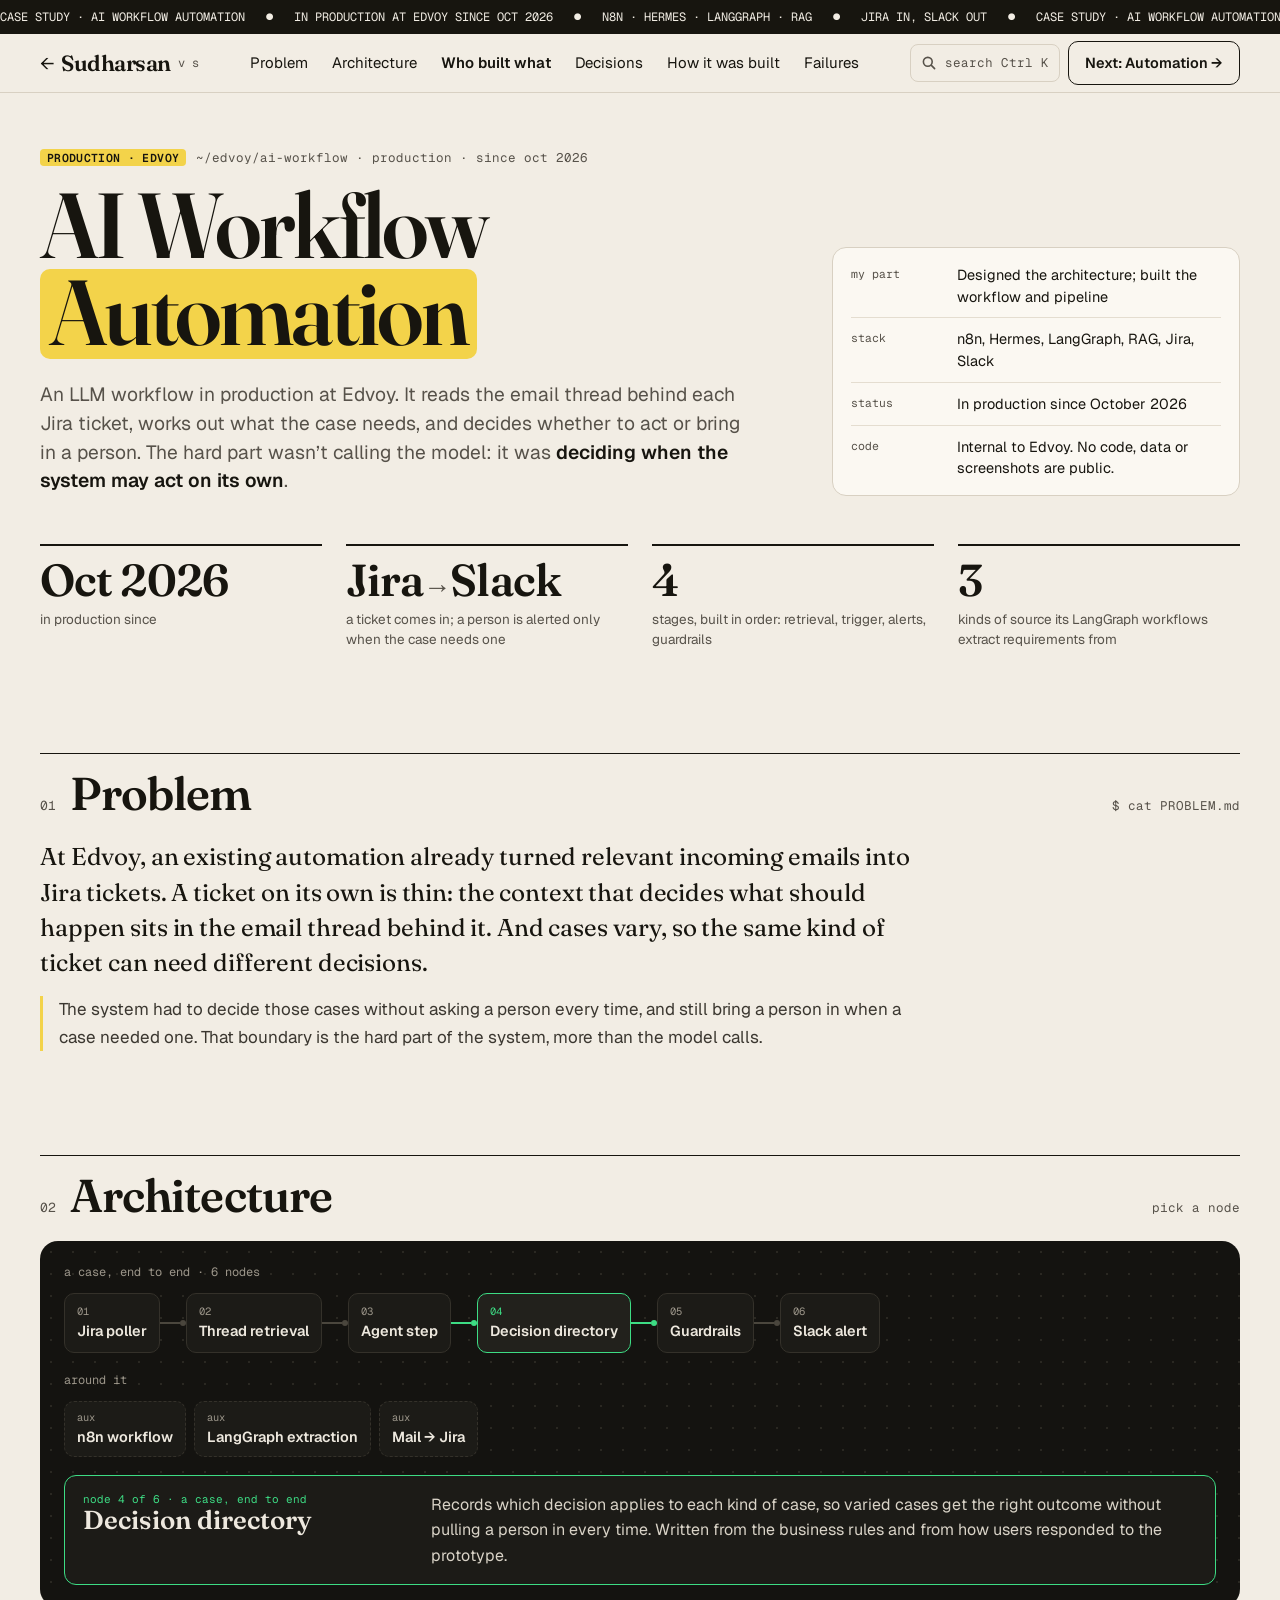
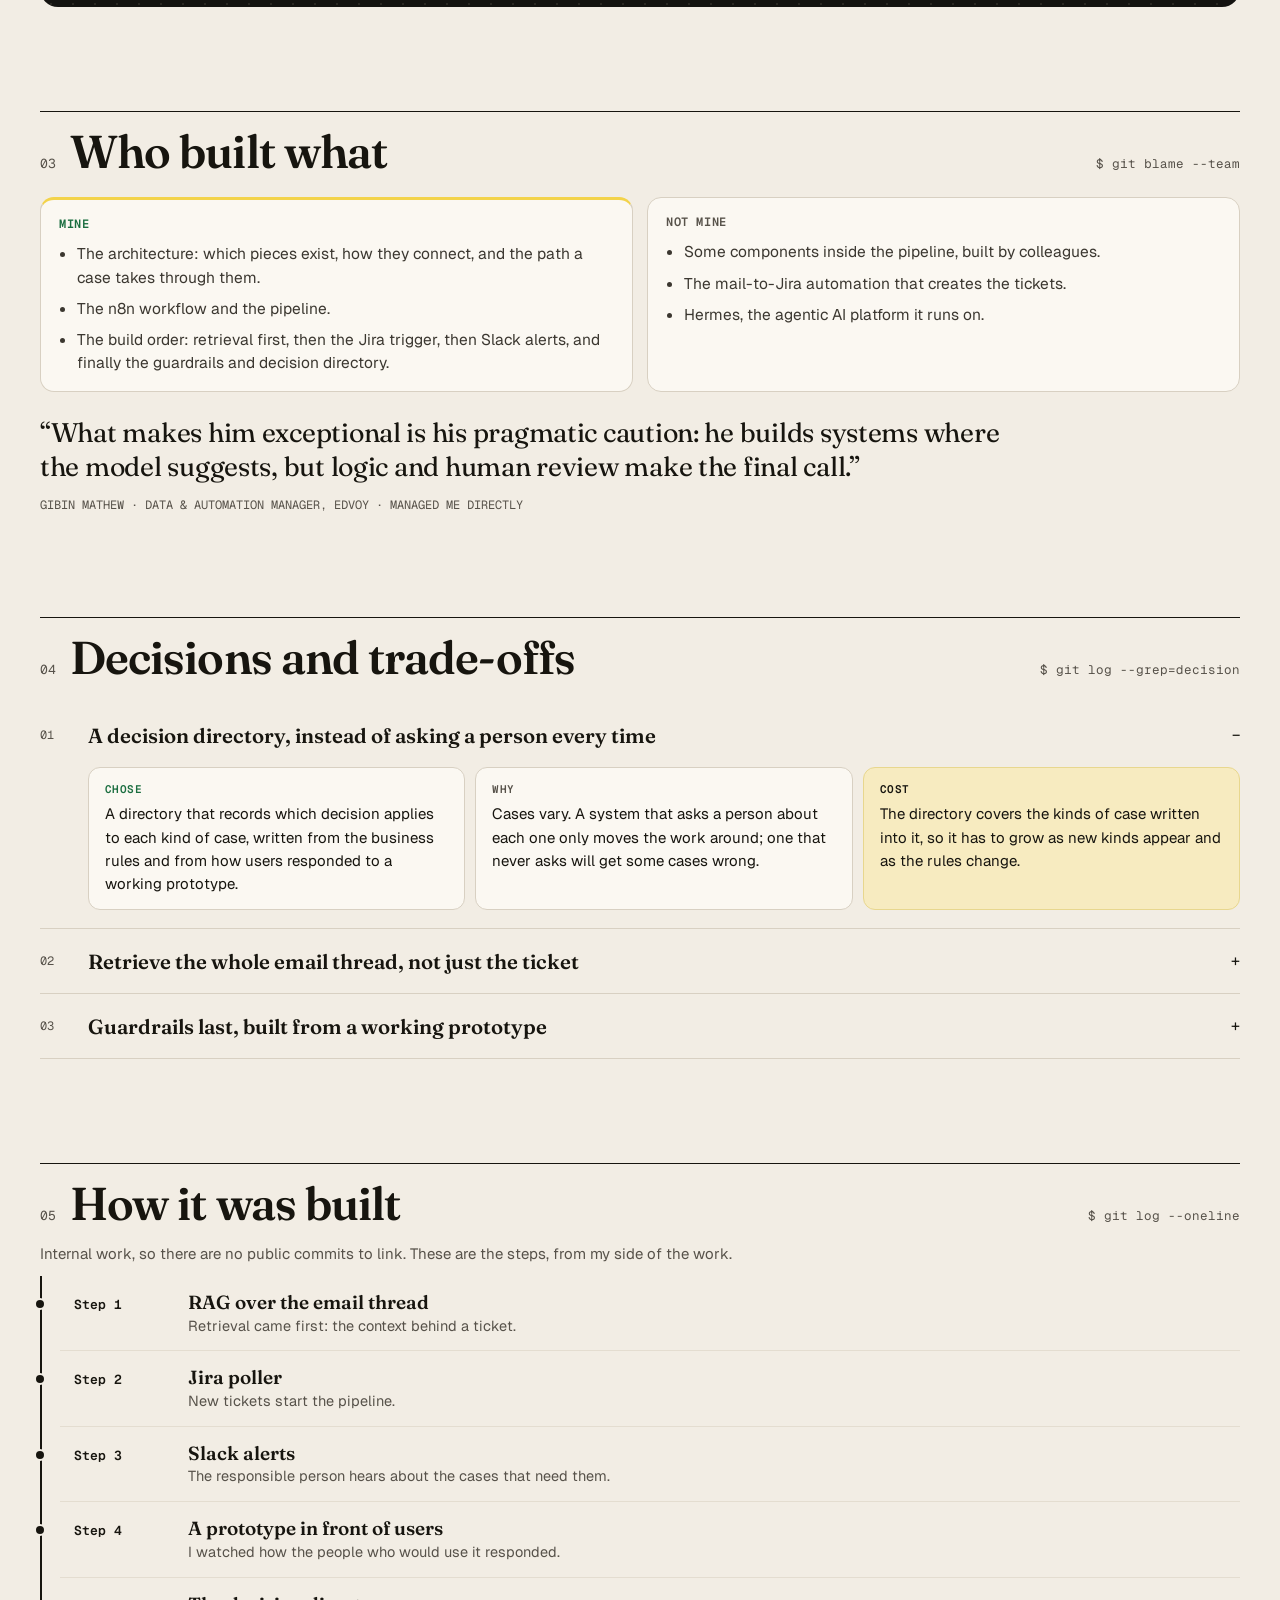
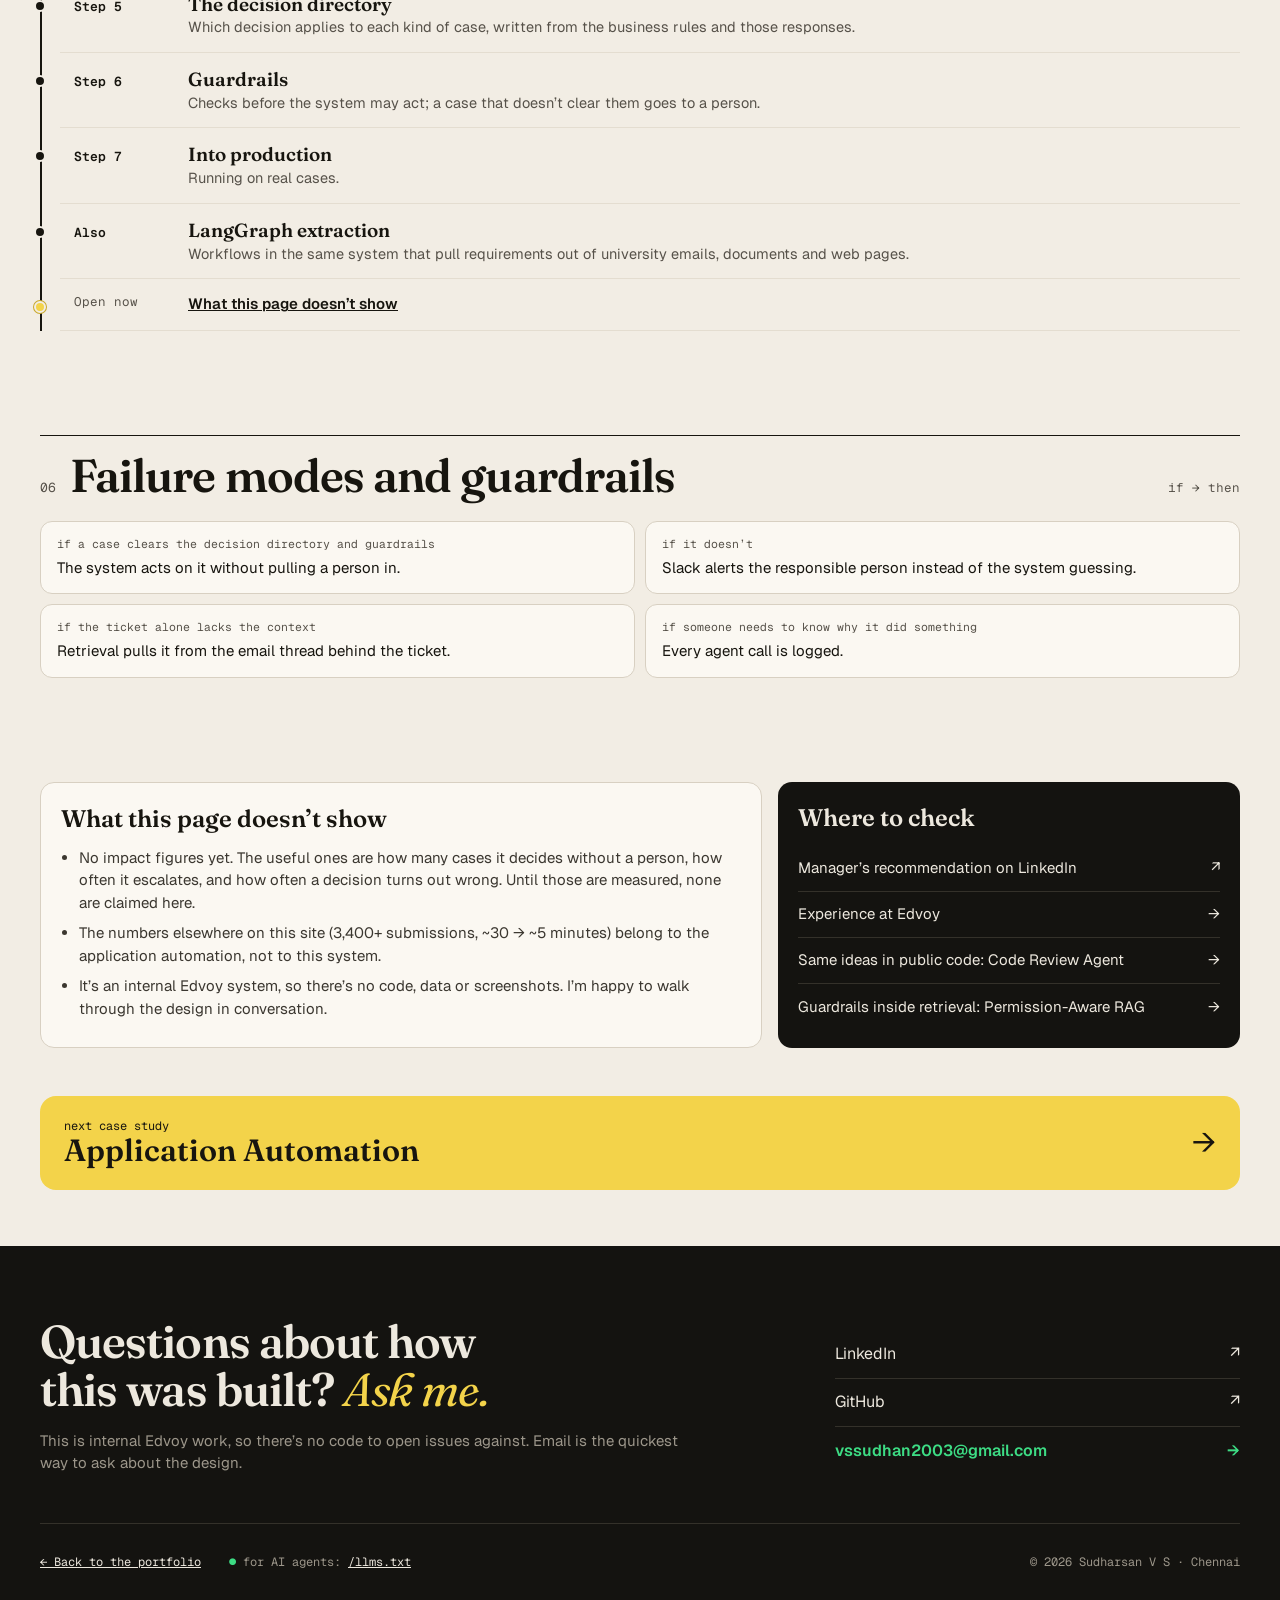
==== commit 982f6614: "Show the production timelines as longer step lists, with no dates AI workflow: 8 steps, adding the p" ====
--- a/ai-workflow.html
+++ b/ai-workflow.html
@@ -123,13 +123,16 @@
 
 <section id="roadmap" class="sec" aria-labelledby="h-road">
   <div class="sh"><span class="sh-n">05</span><h2 id="h-road">How it was built</h2><span class="sh-cmd">$ git log --oneline</span></div>
-  <p class="road-intro">Internal work, so there are no public commits to link. The stages are in the order they happened.</p>
+  <p class="road-intro">Internal work, so there are no public commits to link. These are the steps, from my side of the work.</p>
   <ol class="road">
     <li><div class="road-row"><span class="wrap-s"><span class="when"><b>Step 1</b></span><span class="st"><b>RAG over the email thread</b><span>Retrieval came first: the context behind a ticket.</span></span></span></div></li>
     <li><div class="road-row"><span class="wrap-s"><span class="when"><b>Step 2</b></span><span class="st"><b>Jira poller</b><span>New tickets start the pipeline.</span></span></span></div></li>
     <li><div class="road-row"><span class="wrap-s"><span class="when"><b>Step 3</b></span><span class="st"><b>Slack alerts</b><span>The responsible person hears about the cases that need them.</span></span></span></div></li>
-    <li><div class="road-row"><span class="wrap-s"><span class="when"><b>Step 4</b></span><span class="st"><b>Guardrails and decision directory</b><span>Written from the business rules and from how users responded to the prototype.</span></span></span></div></li>
-    <li><div class="road-row"><span class="wrap-s"><time datetime="2026-10"><b>Live</b><small>Oct 2026</small></time><span class="st"><b>In production</b><span>Running on real cases since October 2026.</span></span></span></div></li>
+    <li><div class="road-row"><span class="wrap-s"><span class="when"><b>Step 4</b></span><span class="st"><b>A prototype in front of users</b><span>I watched how the people who would use it responded.</span></span></span></div></li>
+    <li><div class="road-row"><span class="wrap-s"><span class="when"><b>Step 5</b></span><span class="st"><b>The decision directory</b><span>Which decision applies to each kind of case, written from the business rules and those responses.</span></span></span></div></li>
+    <li><div class="road-row"><span class="wrap-s"><span class="when"><b>Step 6</b></span><span class="st"><b>Guardrails</b><span>Checks before the system may act; a case that doesn’t clear them goes to a person.</span></span></span></div></li>
+    <li><div class="road-row"><span class="wrap-s"><span class="when"><b>Step 7</b></span><span class="st"><b>Into production</b><span>Running on real cases.</span></span></span></div></li>
+    <li><div class="road-row"><span class="wrap-s"><span class="when"><b>Also</b></span><span class="st"><b>LangGraph extraction</b><span>Workflows in the same system that pull requirements out of university emails, documents and web pages.</span></span></span></div></li>
     <li><div class="now-row"><b>Open now</b><a href="#next">What this page doesn’t show</a></div></li>
   </ol>
 </section>
--- a/pw.css
+++ b/pw.css
@@ -670,15 +670,6 @@
 @media (max-width: 999px) { .own { grid-template-columns: minmax(0, 1fr); } }
 .arch + .arch { margin-top: 14px; }
 
-/* a day with several steps */
-.road .steps { list-style: none; margin: 0 0 16px 14px; padding: 0; display: grid; grid-template-columns: repeat(auto-fill, minmax(min(100%, 330px), 1fr)); gap: 10px; }
-.road .steps > li { display: grid; grid-template-columns: 30px minmax(0, 1fr); gap: 0 8px; background: var(--card); border: 1px solid var(--rule); border-radius: 10px; padding: 12px 14px; }
-.road .steps .n { font: 12px var(--mono); color: var(--graphite); padding-top: 4px; }
-.road .steps b { display: block; font-family: var(--serif); font-size: 17.5px; font-weight: 600; line-height: 1.3; }
-.road .steps p { margin: 4px 0 0; font-size: 14.5px; line-height: 1.5; color: var(--body-ink); }
-.road .steps p.op span { display: block; font: 600 11px var(--mono); letter-spacing: .04em; text-transform: uppercase; color: var(--amber); }
-.road .steps .ev { margin: 8px 0 0; }
-@media (max-width: 639px) { .road .steps { margin-left: 0; } }
 
 /* failures */
 .fms { display: grid; grid-template-columns: repeat(2, minmax(0, 1fr)); gap: 10px; }
